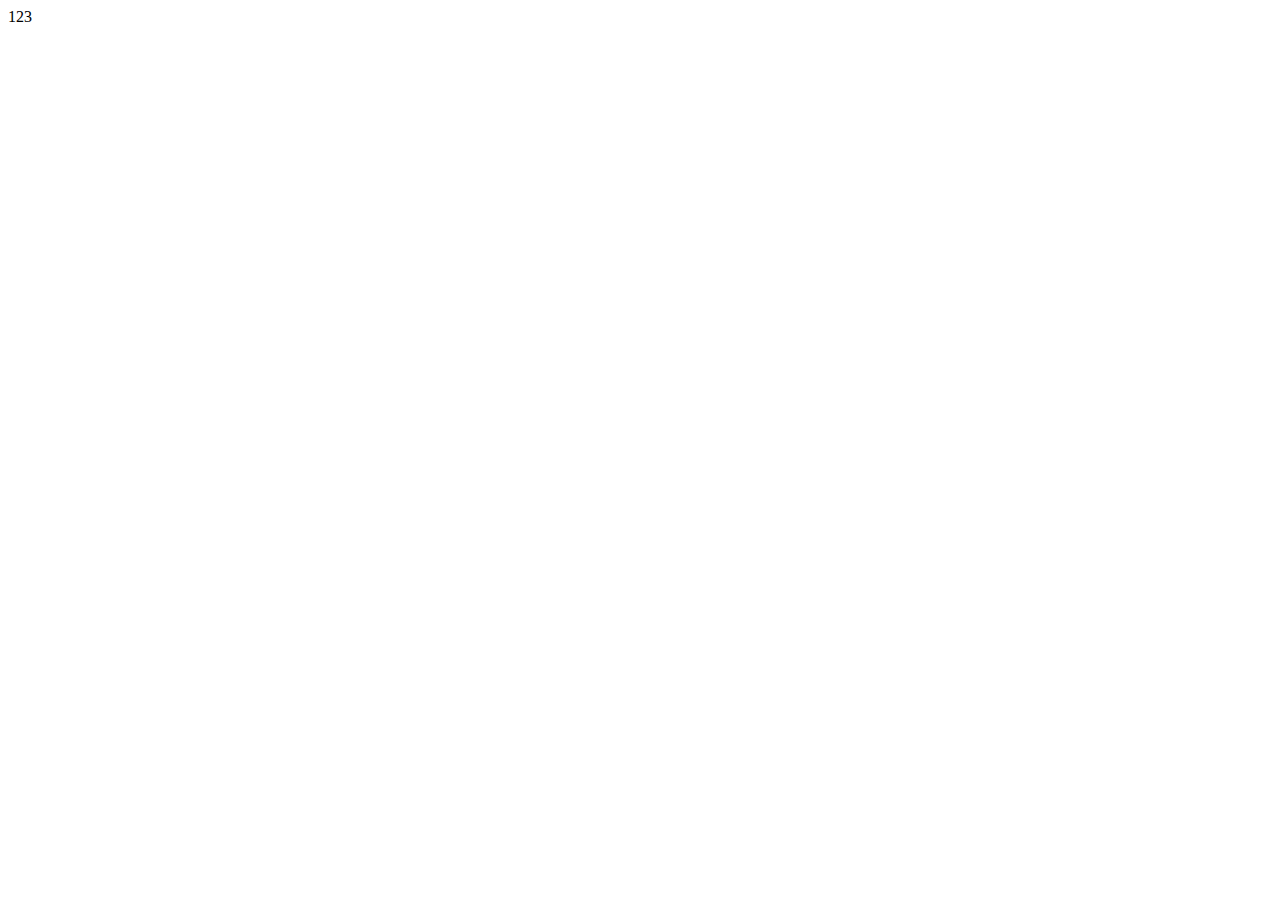
==== index.html @ 19a468a3 "初始化项目" ====
<!DOCTYPE html>
<html lang="en">
<head>
    <meta charset="UTF-8">
    <meta http-equiv="X-UA-Compatible" content="IE=edge">
    <meta name="viewport" content="width=device-width, initial-scale=1.0">
    <title>Document</title>
</head>
<body>
    123
</body>
</html>
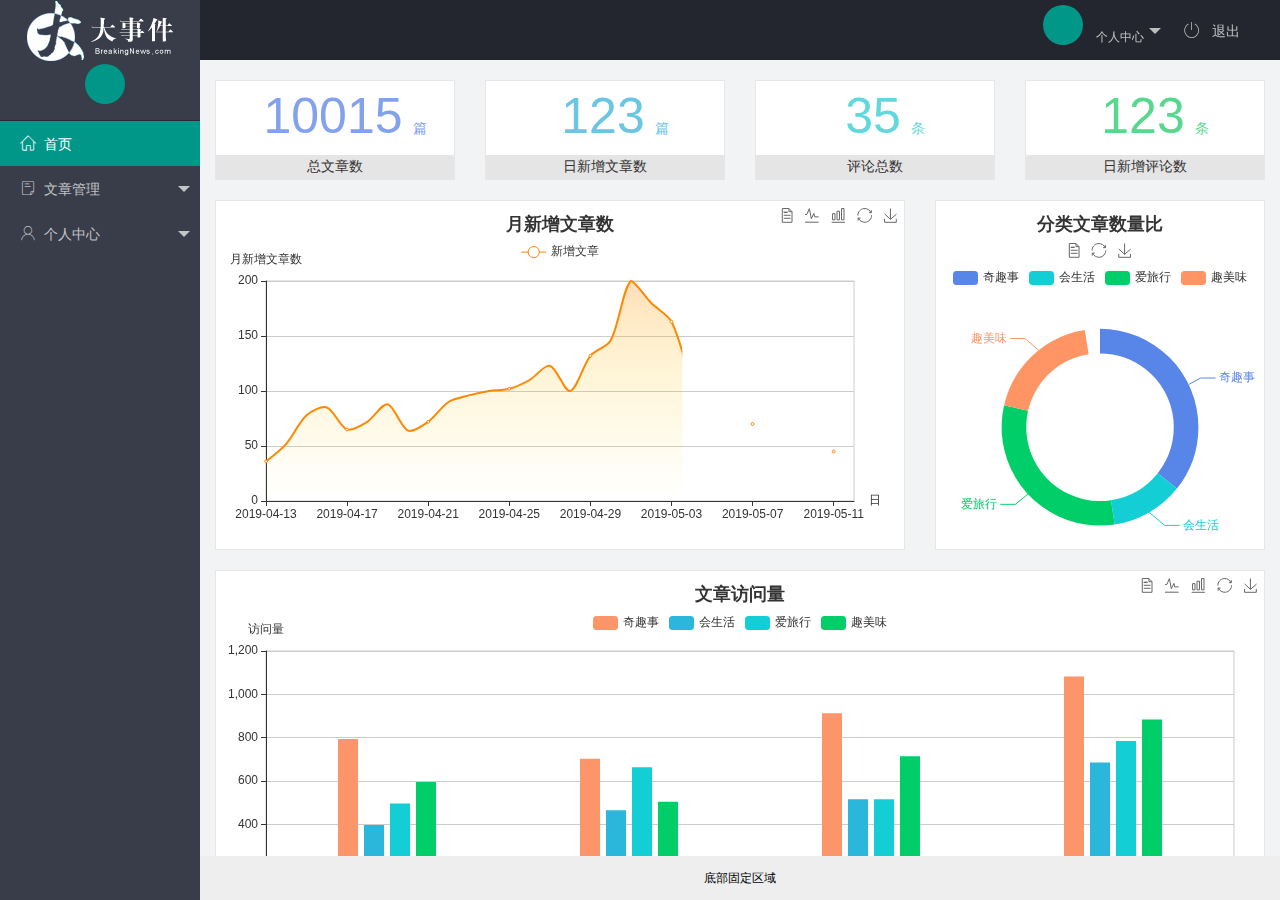
==== commit e15905ea: "完成了主页功能的开发" ====
--- a/index.html
+++ b/index.html
@@ -4,9 +4,88 @@
     <meta charset="UTF-8">
     <meta http-equiv="X-UA-Compatible" content="IE=edge">
     <meta name="viewport" content="width=device-width, initial-scale=1.0">
-    <title>Document</title>
+    <title>后台主页</title>
+    <link rel="stylesheet" href="./assets/lib/layui/css/layui.css" />
+    <link rel="stylesheet" href="./assets/fonts/iconfont.css">
+    <link rel="stylesheet" href="./assets/css/index.css" />
 </head>
 <body>
-    123
-</body>
+    <div class="layui-layout layui-layout-admin">
+      <div class="layui-header">
+        <div class="layui-logo layui-hide-xs layui-bg-black">
+          <img src="./assets/images/logo.png" alt="" />
+        </div>
+        <!-- 头部区域（可配合layui 已有的水平导航） -->
+        <ul class="layui-nav layui-layout-right">
+          <li class="layui-nav-item layui-hide layui-show-md-inline-block">
+            <a href="javascript:;" class="userinfo">
+              <img src="./assets/images/sample.jpg" class="layui-nav-img">
+              <span class="text_avatar"></span>
+              个人中心
+            </a>
+            <dl class="layui-nav-child">
+              <dd><a href="">基本资料</a></dd>
+              <dd><a href="">更换头像</a></dd>
+              <dd><a href="">修改密码</a></dd>
+            </dl>
+          </li>
+          <li class="layui-nav-item" lay-header-event="menuRight" lay-unselect>
+            <a href="javascript:;" id="btnLogout">
+              <span class="iconfont icon-tuichu"></span>
+              退出
+            </a>
+          </li>
+        </ul>
+      </div>
+      
+      <div class="layui-side layui-bg-black">
+        <div class="layui-side-scroll">
+          <!-- 头像 -->
+          <div class="userinfo">
+            <img src="./assets/images/sample.jpg" class="layui-nav-img">
+            <span class="text_avatar"></span>
+            <span id="welcome"></span>
+          </div>
+          <!-- 左侧导航区域（可配合layui已有的垂直导航） -->
+          <ul class="layui-nav layui-nav-tree" lay-shrink="all">
+            <li class="layui-nav-item layui-this" ><a href="./home/dashboard.html" target="fm">
+              <span class="iconfont icon-home"></span>首页</a></li>
+            <li class="layui-nav-item">
+              <a class="" href="javascript:;">
+                <span class="iconfont icon-16"></span>文章管理</a>
+              <dl class="layui-nav-child">
+                <dd><a href="javascript:;"><i class="layui-icon layui-icon-app"></i>文章类别</a></dd>
+                <dd><a href="javascript:;"><i class="layui-icon layui-icon-app"></i>文章列表</a></dd>
+                <dd><a href="javascript:;"><i class="layui-icon layui-icon-app"></i>发布文章</a></dd>
+              </dl>
+            </li>
+            <li class="layui-nav-item">
+              <a href="javascript:;">
+                <span class="iconfont icon-user"></span>个人中心</a>
+              <dl class="layui-nav-child">
+                <dd><a href="javascript:;"><i class="layui-icon layui-icon-app"></i>基本资料</a></dd>
+                <dd><a href="javascript:;"><i class="layui-icon layui-icon-app"></i>更换头像</a></dd>
+                <dd><a href="javascript:;"><i class="layui-icon layui-icon-app"></i>重置密码</a></dd>
+              </dl>
+            </li>
+          </ul>
+        </div>
+      </div>
+      
+      <div class="layui-body">
+        <!-- 内容主体区域 -->
+        <iframe name="fm" src="./home/dashboard.html" frameborder="0"></iframe>
+      </div>
+      
+      <div class="layui-footer">
+        <!-- 底部固定区域 -->
+        底部固定区域
+      </div>
+    </div>
+    <script src="./assets/lib/layui/layui.all.js"></script>
+    <script src="./assets/lib/jquery.js"></script>
+    <!-- api统一管理js必须要在jquery和自己的js之间引入 -->
+    <script src="./assets/js/baseAPI.js"></script>
+    <script src="./assets/js/index.js"></script>
+  </body>
 </html>--- a/assets/lib/layui/css/layui.css
+++ b/assets/lib/layui/css/layui.css
@@ -0,0 +1,2 @@
+/** layui-v2.5.5 MIT License By https://www.layui.com */
+ .layui-inline,img{display:inline-block;vertical-align:middle}h1,h2,h3,h4,h5,h6{font-weight:400}.layui-edge,.layui-header,.layui-inline,.layui-main{position:relative}.layui-body,.layui-edge,.layui-elip{overflow:hidden}.layui-btn,.layui-edge,.layui-inline,img{vertical-align:middle}.layui-btn,.layui-disabled,.layui-icon,.layui-unselect{-moz-user-select:none;-webkit-user-select:none;-ms-user-select:none}.layui-elip,.layui-form-checkbox span,.layui-form-pane .layui-form-label{text-overflow:ellipsis;white-space:nowrap}.layui-breadcrumb,.layui-tree-btnGroup{visibility:hidden}blockquote,body,button,dd,div,dl,dt,form,h1,h2,h3,h4,h5,h6,input,li,ol,p,pre,td,textarea,th,ul{margin:0;padding:0;-webkit-tap-highlight-color:rgba(0,0,0,0)}a:active,a:hover{outline:0}img{border:none}li{list-style:none}table{border-collapse:collapse;border-spacing:0}h4,h5,h6{font-size:100%}button,input,optgroup,option,select,textarea{font-family:inherit;font-size:inherit;font-style:inherit;font-weight:inherit;outline:0}pre{white-space:pre-wrap;white-space:-moz-pre-wrap;white-space:-pre-wrap;white-space:-o-pre-wrap;word-wrap:break-word}body{line-height:24px;font:14px Helvetica Neue,Helvetica,PingFang SC,Tahoma,Arial,sans-serif}hr{height:1px;margin:10px 0;border:0;clear:both}a{color:#333;text-decoration:none}a:hover{color:#777}a cite{font-style:normal;*cursor:pointer}.layui-border-box,.layui-border-box *{box-sizing:border-box}.layui-box,.layui-box *{box-sizing:content-box}.layui-clear{clear:both;*zoom:1}.layui-clear:after{content:'\20';clear:both;*zoom:1;display:block;height:0}.layui-inline{*display:inline;*zoom:1}.layui-edge{display:inline-block;width:0;height:0;border-width:6px;border-style:dashed;border-color:transparent}.layui-edge-top{top:-4px;border-bottom-color:#999;border-bottom-style:solid}.layui-edge-right{border-left-color:#999;border-left-style:solid}.layui-edge-bottom{top:2px;border-top-color:#999;border-top-style:solid}.layui-edge-left{border-right-color:#999;border-right-style:solid}.layui-disabled,.layui-disabled:hover{color:#d2d2d2!important;cursor:not-allowed!important}.layui-circle{border-radius:100%}.layui-show{display:block!important}.layui-hide{display:none!important}@font-face{font-family:layui-icon;src:url(../font/iconfont.eot?v=250);src:url(../font/iconfont.eot?v=250#iefix) format('embedded-opentype'),url(../font/iconfont.woff2?v=250) format('woff2'),url(../font/iconfont.woff?v=250) format('woff'),url(../font/iconfont.ttf?v=250) format('truetype'),url(../font/iconfont.svg?v=250#layui-icon) format('svg')}.layui-icon{font-family:layui-icon!important;font-size:16px;font-style:normal;-webkit-font-smoothing:antialiased;-moz-osx-font-smoothing:grayscale}.layui-icon-reply-fill:before{content:"\e611"}.layui-icon-set-fill:before{content:"\e614"}.layui-icon-menu-fill:before{content:"\e60f"}.layui-icon-search:before{content:"\e615"}.layui-icon-share:before{content:"\e641"}.layui-icon-set-sm:before{content:"\e620"}.layui-icon-engine:before{content:"\e628"}.layui-icon-close:before{content:"\1006"}.layui-icon-close-fill:before{content:"\1007"}.layui-icon-chart-screen:before{content:"\e629"}.layui-icon-star:before{content:"\e600"}.layui-icon-circle-dot:before{content:"\e617"}.layui-icon-chat:before{content:"\e606"}.layui-icon-release:before{content:"\e609"}.layui-icon-list:before{content:"\e60a"}.layui-icon-chart:before{content:"\e62c"}.layui-icon-ok-circle:before{content:"\1005"}.layui-icon-layim-theme:before{content:"\e61b"}.layui-icon-table:before{content:"\e62d"}.layui-icon-right:before{content:"\e602"}.layui-icon-left:before{content:"\e603"}.layui-icon-cart-simple:before{content:"\e698"}.layui-icon-face-cry:before{content:"\e69c"}.layui-icon-face-smile:before{content:"\e6af"}.layui-icon-survey:before{content:"\e6b2"}.layui-icon-tree:before{content:"\e62e"}.layui-icon-upload-circle:before{content:"\e62f"}.layui-icon-add-circle:before{content:"\e61f"}.layui-icon-download-circle:before{content:"\e601"}.layui-icon-templeate-1:before{content:"\e630"}.layui-icon-util:before{content:"\e631"}.layui-icon-face-surprised:before{content:"\e664"}.layui-icon-edit:before{content:"\e642"}.layui-icon-speaker:before{content:"\e645"}.layui-icon-down:before{content:"\e61a"}.layui-icon-file:before{content:"\e621"}.layui-icon-layouts:before{content:"\e632"}.layui-icon-rate-half:before{content:"\e6c9"}.layui-icon-add-circle-fine:before{content:"\e608"}.layui-icon-prev-circle:before{content:"\e633"}.layui-icon-read:before{content:"\e705"}.layui-icon-404:before{content:"\e61c"}.layui-icon-carousel:before{content:"\e634"}.layui-icon-help:before{content:"\e607"}.layui-icon-code-circle:before{content:"\e635"}.layui-icon-water:before{content:"\e636"}.layui-icon-username:before{content:"\e66f"}.layui-icon-find-fill:before{content:"\e670"}.layui-icon-about:before{content:"\e60b"}.layui-icon-location:before{content:"\e715"}.layui-icon-up:before{content:"\e619"}.layui-icon-pause:before{content:"\e651"}.layui-icon-date:before{content:"\e637"}.layui-icon-layim-uploadfile:before{content:"\e61d"}.layui-icon-delete:before{content:"\e640"}.layui-icon-play:before{content:"\e652"}.layui-icon-top:before{content:"\e604"}.layui-icon-friends:before{content:"\e612"}.layui-icon-refresh-3:before{content:"\e9aa"}.layui-icon-ok:before{content:"\e605"}.layui-icon-layer:before{content:"\e638"}.layui-icon-face-smile-fine:before{content:"\e60c"}.layui-icon-dollar:before{content:"\e659"}.layui-icon-group:before{content:"\e613"}.layui-icon-layim-download:before{content:"\e61e"}.layui-icon-picture-fine:before{content:"\e60d"}.layui-icon-link:before{content:"\e64c"}.layui-icon-diamond:before{content:"\e735"}.layui-icon-log:before{content:"\e60e"}.layui-icon-rate-solid:before{content:"\e67a"}.layui-icon-fonts-del:before{content:"\e64f"}.layui-icon-unlink:before{content:"\e64d"}.layui-icon-fonts-clear:before{content:"\e639"}.layui-icon-triangle-r:before{content:"\e623"}.layui-icon-circle:before{content:"\e63f"}.layui-icon-radio:before{content:"\e643"}.layui-icon-align-center:before{content:"\e647"}.layui-icon-align-right:before{content:"\e648"}.layui-icon-align-left:before{content:"\e649"}.layui-icon-loading-1:before{content:"\e63e"}.layui-icon-return:before{content:"\e65c"}.layui-icon-fonts-strong:before{content:"\e62b"}.layui-icon-upload:before{content:"\e67c"}.layui-icon-dialogue:before{content:"\e63a"}.layui-icon-video:before{content:"\e6ed"}.layui-icon-headset:before{content:"\e6fc"}.layui-icon-cellphone-fine:before{content:"\e63b"}.layui-icon-add-1:before{content:"\e654"}.layui-icon-face-smile-b:before{content:"\e650"}.layui-icon-fonts-html:before{content:"\e64b"}.layui-icon-form:before{content:"\e63c"}.layui-icon-cart:before{content:"\e657"}.layui-icon-camera-fill:before{content:"\e65d"}.layui-icon-tabs:before{content:"\e62a"}.layui-icon-fonts-code:before{content:"\e64e"}.layui-icon-fire:before{content:"\e756"}.layui-icon-set:before{content:"\e716"}.layui-icon-fonts-u:before{content:"\e646"}.layui-icon-triangle-d:before{content:"\e625"}.layui-icon-tips:before{content:"\e702"}.layui-icon-picture:before{content:"\e64a"}.layui-icon-more-vertical:before{content:"\e671"}.layui-icon-flag:before{content:"\e66c"}.layui-icon-loading:before{content:"\e63d"}.layui-icon-fonts-i:before{content:"\e644"}.layui-icon-refresh-1:before{content:"\e666"}.layui-icon-rmb:before{content:"\e65e"}.layui-icon-home:before{content:"\e68e"}.layui-icon-user:before{content:"\e770"}.layui-icon-notice:before{content:"\e667"}.layui-icon-login-weibo:before{content:"\e675"}.layui-icon-voice:before{content:"\e688"}.layui-icon-upload-drag:before{content:"\e681"}.layui-icon-login-qq:before{content:"\e676"}.layui-icon-snowflake:before{content:"\e6b1"}.layui-icon-file-b:before{content:"\e655"}.layui-icon-template:before{content:"\e663"}.layui-icon-auz:before{content:"\e672"}.layui-icon-console:before{content:"\e665"}.layui-icon-app:before{content:"\e653"}.layui-icon-prev:before{content:"\e65a"}.layui-icon-website:before{content:"\e7ae"}.layui-icon-next:before{content:"\e65b"}.layui-icon-component:before{content:"\e857"}.layui-icon-more:before{content:"\e65f"}.layui-icon-login-wechat:before{content:"\e677"}.layui-icon-shrink-right:before{content:"\e668"}.layui-icon-spread-left:before{content:"\e66b"}.layui-icon-camera:before{content:"\e660"}.layui-icon-note:before{content:"\e66e"}.layui-icon-refresh:before{content:"\e669"}.layui-icon-female:before{content:"\e661"}.layui-icon-male:before{content:"\e662"}.layui-icon-password:before{content:"\e673"}.layui-icon-senior:before{content:"\e674"}.layui-icon-theme:before{content:"\e66a"}.layui-icon-tread:before{content:"\e6c5"}.layui-icon-praise:before{content:"\e6c6"}.layui-icon-star-fill:before{content:"\e658"}.layui-icon-rate:before{content:"\e67b"}.layui-icon-template-1:before{content:"\e656"}.layui-icon-vercode:before{content:"\e679"}.layui-icon-cellphone:before{content:"\e678"}.layui-icon-screen-full:before{content:"\e622"}.layui-icon-screen-restore:before{content:"\e758"}.layui-icon-cols:before{content:"\e610"}.layui-icon-export:before{content:"\e67d"}.layui-icon-print:before{content:"\e66d"}.layui-icon-slider:before{content:"\e714"}.layui-icon-addition:before{content:"\e624"}.layui-icon-subtraction:before{content:"\e67e"}.layui-icon-service:before{content:"\e626"}.layui-icon-transfer:before{content:"\e691"}.layui-main{width:1140px;margin:0 auto}.layui-header{z-index:1000;height:60px}.layui-header a:hover{transition:all .5s;-webkit-transition:all .5s}.layui-side{position:fixed;left:0;top:0;bottom:0;z-index:999;width:200px;overflow-x:hidden}.layui-side-scroll{position:relative;width:220px;height:100%;overflow-x:hidden}.layui-body{position:absolute;left:200px;right:0;top:0;bottom:0;z-index:998;width:auto;overflow-y:auto;box-sizing:border-box}.layui-layout-body{overflow:hidden}.layui-layout-admin .layui-header{background-color:#23262E}.layui-layout-admin .layui-side{top:60px;width:200px;overflow-x:hidden}.layui-layout-admin .layui-body{position:fixed;top:60px;bottom:44px}.layui-layout-admin .layui-main{width:auto;margin:0 15px}.layui-layout-admin .layui-footer{position:fixed;left:200px;right:0;bottom:0;height:44px;line-height:44px;padding:0 15px;background-color:#eee}.layui-layout-admin .layui-logo{position:absolute;left:0;top:0;width:200px;height:100%;line-height:60px;text-align:center;color:#009688;font-size:16px}.layui-layout-admin .layui-header .layui-nav{background:0 0}.layui-layout-left{position:absolute!important;left:200px;top:0}.layui-layout-right{position:absolute!important;right:0;top:0}.layui-container{position:relative;margin:0 auto;padding:0 15px;box-sizing:border-box}.layui-fluid{position:relative;margin:0 auto;padding:0 15px}.layui-row:after,.layui-row:before{content:'';display:block;clear:both}.layui-col-lg1,.layui-col-lg10,.layui-col-lg11,.layui-col-lg12,.layui-col-lg2,.layui-col-lg3,.layui-col-lg4,.layui-col-lg5,.layui-col-lg6,.layui-col-lg7,.layui-col-lg8,.layui-col-lg9,.layui-col-md1,.layui-col-md10,.layui-col-md11,.layui-col-md12,.layui-col-md2,.layui-col-md3,.layui-col-md4,.layui-col-md5,.layui-col-md6,.layui-col-md7,.layui-col-md8,.layui-col-md9,.layui-col-sm1,.layui-col-sm10,.layui-col-sm11,.layui-col-sm12,.layui-col-sm2,.layui-col-sm3,.layui-col-sm4,.layui-col-sm5,.layui-col-sm6,.layui-col-sm7,.layui-col-sm8,.layui-col-sm9,.layui-col-xs1,.layui-col-xs10,.layui-col-xs11,.layui-col-xs12,.layui-col-xs2,.layui-col-xs3,.layui-col-xs4,.layui-col-xs5,.layui-col-xs6,.layui-col-xs7,.layui-col-xs8,.layui-col-xs9{position:relative;display:block;box-sizing:border-box}.layui-col-xs1,.layui-col-xs10,.layui-col-xs11,.layui-col-xs12,.layui-col-xs2,.layui-col-xs3,.layui-col-xs4,.layui-col-xs5,.layui-col-xs6,.layui-col-xs7,.layui-col-xs8,.layui-col-xs9{float:left}.layui-col-xs1{width:8.33333333%}.layui-col-xs2{width:16.66666667%}.layui-col-xs3{width:25%}.layui-col-xs4{width:33.33333333%}.layui-col-xs5{width:41.66666667%}.layui-col-xs6{width:50%}.layui-col-xs7{width:58.33333333%}.layui-col-xs8{width:66.66666667%}.layui-col-xs9{width:75%}.layui-col-xs10{width:83.33333333%}.layui-col-xs11{width:91.66666667%}.layui-col-xs12{width:100%}.layui-col-xs-offset1{margin-left:8.33333333%}.layui-col-xs-offset2{margin-left:16.66666667%}.layui-col-xs-offset3{margin-left:25%}.layui-col-xs-offset4{margin-left:33.33333333%}.layui-col-xs-offset5{margin-left:41.66666667%}.layui-col-xs-offset6{margin-left:50%}.layui-col-xs-offset7{margin-left:58.33333333%}.layui-col-xs-offset8{margin-left:66.66666667%}.layui-col-xs-offset9{margin-left:75%}.layui-col-xs-offset10{margin-left:83.33333333%}.layui-col-xs-offset11{margin-left:91.66666667%}.layui-col-xs-offset12{margin-left:100%}@media screen and (max-width:768px){.layui-hide-xs{display:none!important}.layui-show-xs-block{display:block!important}.layui-show-xs-inline{display:inline!important}.layui-show-xs-inline-block{display:inline-block!important}}@media screen and (min-width:768px){.layui-container{width:750px}.layui-hide-sm{display:none!important}.layui-show-sm-block{display:block!important}.layui-show-sm-inline{display:inline!important}.layui-show-sm-inline-block{display:inline-block!important}.layui-col-sm1,.layui-col-sm10,.layui-col-sm11,.layui-col-sm12,.layui-col-sm2,.layui-col-sm3,.layui-col-sm4,.layui-col-sm5,.layui-col-sm6,.layui-col-sm7,.layui-col-sm8,.layui-col-sm9{float:left}.layui-col-sm1{width:8.33333333%}.layui-col-sm2{width:16.66666667%}.layui-col-sm3{width:25%}.layui-col-sm4{width:33.33333333%}.layui-col-sm5{width:41.66666667%}.layui-col-sm6{width:50%}.layui-col-sm7{width:58.33333333%}.layui-col-sm8{width:66.66666667%}.layui-col-sm9{width:75%}.layui-col-sm10{width:83.33333333%}.layui-col-sm11{width:91.66666667%}.layui-col-sm12{width:100%}.layui-col-sm-offset1{margin-left:8.33333333%}.layui-col-sm-offset2{margin-left:16.66666667%}.layui-col-sm-offset3{margin-left:25%}.layui-col-sm-offset4{margin-left:33.33333333%}.layui-col-sm-offset5{margin-left:41.66666667%}.layui-col-sm-offset6{margin-left:50%}.layui-col-sm-offset7{margin-left:58.33333333%}.layui-col-sm-offset8{margin-left:66.66666667%}.layui-col-sm-offset9{margin-left:75%}.layui-col-sm-offset10{margin-left:83.33333333%}.layui-col-sm-offset11{margin-left:91.66666667%}.layui-col-sm-offset12{margin-left:100%}}@media screen and (min-width:992px){.layui-container{width:970px}.layui-hide-md{display:none!important}.layui-show-md-block{display:block!important}.layui-show-md-inline{display:inline!important}.layui-show-md-inline-block{display:inline-block!important}.layui-col-md1,.layui-col-md10,.layui-col-md11,.layui-col-md12,.layui-col-md2,.layui-col-md3,.layui-col-md4,.layui-col-md5,.layui-col-md6,.layui-col-md7,.layui-col-md8,.layui-col-md9{float:left}.layui-col-md1{width:8.33333333%}.layui-col-md2{width:16.66666667%}.layui-col-md3{width:25%}.layui-col-md4{width:33.33333333%}.layui-col-md5{width:41.66666667%}.layui-col-md6{width:50%}.layui-col-md7{width:58.33333333%}.layui-col-md8{width:66.66666667%}.layui-col-md9{width:75%}.layui-col-md10{width:83.33333333%}.layui-col-md11{width:91.66666667%}.layui-col-md12{width:100%}.layui-col-md-offset1{margin-left:8.33333333%}.layui-col-md-offset2{margin-left:16.66666667%}.layui-col-md-offset3{margin-left:25%}.layui-col-md-offset4{margin-left:33.33333333%}.layui-col-md-offset5{margin-left:41.66666667%}.layui-col-md-offset6{margin-left:50%}.layui-col-md-offset7{margin-left:58.33333333%}.layui-col-md-offset8{margin-left:66.66666667%}.layui-col-md-offset9{margin-left:75%}.layui-col-md-offset10{margin-left:83.33333333%}.layui-col-md-offset11{margin-left:91.66666667%}.layui-col-md-offset12{margin-left:100%}}@media screen and (min-width:1200px){.layui-container{width:1170px}.layui-hide-lg{display:none!important}.layui-show-lg-block{display:block!important}.layui-show-lg-inline{display:inline!important}.layui-show-lg-inline-block{display:inline-block!important}.layui-col-lg1,.layui-col-lg10,.layui-col-lg11,.layui-col-lg12,.layui-col-lg2,.layui-col-lg3,.layui-col-lg4,.layui-col-lg5,.layui-col-lg6,.layui-col-lg7,.layui-col-lg8,.layui-col-lg9{float:left}.layui-col-lg1{width:8.33333333%}.layui-col-lg2{width:16.66666667%}.layui-col-lg3{width:25%}.layui-col-lg4{width:33.33333333%}.layui-col-lg5{width:41.66666667%}.layui-col-lg6{width:50%}.layui-col-lg7{width:58.33333333%}.layui-col-lg8{width:66.66666667%}.layui-col-lg9{width:75%}.layui-col-lg10{width:83.33333333%}.layui-col-lg11{width:91.66666667%}.layui-col-lg12{width:100%}.layui-col-lg-offset1{margin-left:8.33333333%}.layui-col-lg-offset2{margin-left:16.66666667%}.layui-col-lg-offset3{margin-left:25%}.layui-col-lg-offset4{margin-left:33.33333333%}.layui-col-lg-offset5{margin-left:41.66666667%}.layui-col-lg-offset6{margin-left:50%}.layui-col-lg-offset7{margin-left:58.33333333%}.layui-col-lg-offset8{margin-left:66.66666667%}.layui-col-lg-offset9{margin-left:75%}.layui-col-lg-offset10{margin-left:83.33333333%}.layui-col-lg-offset11{margin-left:91.66666667%}.layui-col-lg-offset12{margin-left:100%}}.layui-col-space1{margin:-.5px}.layui-col-space1>*{padding:.5px}.layui-col-space3{margin:-1.5px}.layui-col-space3>*{padding:1.5px}.layui-col-space5{margin:-2.5px}.layui-col-space5>*{padding:2.5px}.layui-col-space8{margin:-3.5px}.layui-col-space8>*{padding:3.5px}.layui-col-space10{margin:-5px}.layui-col-space10>*{padding:5px}.layui-col-space12{margin:-6px}.layui-col-space12>*{padding:6px}.layui-col-space15{margin:-7.5px}.layui-col-space15>*{padding:7.5px}.layui-col-space18{margin:-9px}.layui-col-space18>*{padding:9px}.layui-col-space20{margin:-10px}.layui-col-space20>*{padding:10px}.layui-col-space22{margin:-11px}.layui-col-space22>*{padding:11px}.layui-col-space25{margin:-12.5px}.layui-col-space25>*{padding:12.5px}.layui-col-space30{margin:-15px}.layui-col-space30>*{padding:15px}.layui-btn,.layui-input,.layui-select,.layui-textarea,.layui-upload-button{outline:0;-webkit-appearance:none;transition:all .3s;-webkit-transition:all .3s;box-sizing:border-box}.layui-elem-quote{margin-bottom:10px;padding:15px;line-height:22px;border-left:5px solid #009688;border-radius:0 2px 2px 0;background-color:#f2f2f2}.layui-quote-nm{border-style:solid;border-width:1px 1px 1px 5px;background:0 0}.layui-elem-field{margin-bottom:10px;padding:0;border-width:1px;border-style:solid}.layui-elem-field legend{margin-left:20px;padding:0 10px;font-size:20px;font-weight:300}.layui-field-title{margin:10px 0 20px;border-width:1px 0 0}.layui-field-box{padding:10px 15px}.layui-field-title .layui-field-box{padding:10px 0}.layui-progress{position:relative;height:6px;border-radius:20px;background-color:#e2e2e2}.layui-progress-bar{position:absolute;left:0;top:0;width:0;max-width:100%;height:6px;border-radius:20px;text-align:right;background-color:#5FB878;transition:all .3s;-webkit-transition:all .3s}.layui-progress-big,.layui-progress-big .layui-progress-bar{height:18px;line-height:18px}.layui-progress-text{position:relative;top:-20px;line-height:18px;font-size:12px;color:#666}.layui-progress-big .layui-progress-text{position:static;padding:0 10px;color:#fff}.layui-collapse{border-width:1px;border-style:solid;border-radius:2px}.layui-colla-content,.layui-colla-item{border-top-width:1px;border-top-style:solid}.layui-colla-item:first-child{border-top:none}.layui-colla-title{position:relative;height:42px;line-height:42px;padding:0 15px 0 35px;color:#333;background-color:#f2f2f2;cursor:pointer;font-size:14px;overflow:hidden}.layui-colla-content{display:none;padding:10px 15px;line-height:22px;color:#666}.layui-colla-icon{position:absolute;left:15px;top:0;font-size:14px}.layui-card{margin-bottom:15px;border-radius:2px;background-color:#fff;box-shadow:0 1px 2px 0 rgba(0,0,0,.05)}.layui-card:last-child{margin-bottom:0}.layui-card-header{position:relative;height:42px;line-height:42px;padding:0 15px;border-bottom:1px solid #f6f6f6;color:#333;border-radius:2px 2px 0 0;font-size:14px}.layui-bg-black,.layui-bg-blue,.layui-bg-cyan,.layui-bg-green,.layui-bg-orange,.layui-bg-red{color:#fff!important}.layui-card-body{position:relative;padding:10px 15px;line-height:24px}.layui-card-body[pad15]{padding:15px}.layui-card-body[pad20]{padding:20px}.layui-card-body .layui-table{margin:5px 0}.layui-card .layui-tab{margin:0}.layui-panel-window{position:relative;padding:15px;border-radius:0;border-top:5px solid #E6E6E6;background-color:#fff}.layui-auxiliar-moving{position:fixed;left:0;right:0;top:0;bottom:0;width:100%;height:100%;background:0 0;z-index:9999999999}.layui-form-label,.layui-form-mid,.layui-form-select,.layui-input-block,.layui-input-inline,.layui-textarea{position:relative}.layui-bg-red{background-color:#FF5722!important}.layui-bg-orange{background-color:#FFB800!important}.layui-bg-green{background-color:#009688!important}.layui-bg-cyan{background-color:#2F4056!important}.layui-bg-blue{background-color:#1E9FFF!important}.layui-bg-black{background-color:#393D49!important}.layui-bg-gray{background-color:#eee!important;color:#666!important}.layui-badge-rim,.layui-colla-content,.layui-colla-item,.layui-collapse,.layui-elem-field,.layui-form-pane .layui-form-item[pane],.layui-form-pane .layui-form-label,.layui-input,.layui-layedit,.layui-layedit-tool,.layui-quote-nm,.layui-select,.layui-tab-bar,.layui-tab-card,.layui-tab-title,.layui-tab-title .layui-this:after,.layui-textarea{border-color:#e6e6e6}.layui-timeline-item:before,hr{background-color:#e6e6e6}.layui-text{line-height:22px;font-size:14px;color:#666}.layui-text h1,.layui-text h2,.layui-text h3{font-weight:500;color:#333}.layui-text h1{font-size:30px}.layui-text h2{font-size:24px}.layui-text h3{font-size:18px}.layui-text a:not(.layui-btn){color:#01AAED}.layui-text a:not(.layui-btn):hover{text-decoration:underline}.layui-text ul{padding:5px 0 5px 15px}.layui-text ul li{margin-top:5px;list-style-type:disc}.layui-text em,.layui-word-aux{color:#999!important;padding:0 5px!important}.layui-btn{display:inline-block;height:38px;line-height:38px;padding:0 18px;background-color:#009688;color:#fff;white-space:nowrap;text-align:center;font-size:14px;border:none;border-radius:2px;cursor:pointer}.layui-btn:hover{opacity:.8;filter:alpha(opacity=80);color:#fff}.layui-btn:active{opacity:1;filter:alpha(opacity=100)}.layui-btn+.layui-btn{margin-left:10px}.layui-btn-container{font-size:0}.layui-btn-container .layui-btn{margin-right:10px;margin-bottom:10px}.layui-btn-container .layui-btn+.layui-btn{margin-left:0}.layui-table .layui-btn-container .layui-btn{margin-bottom:9px}.layui-btn-radius{border-radius:100px}.layui-btn .layui-icon{margin-right:3px;font-size:18px;vertical-align:bottom;vertical-align:middle\9}.layui-btn-primary{border:1px solid #C9C9C9;background-color:#fff;color:#555}.layui-btn-primary:hover{border-color:#009688;color:#333}.layui-btn-normal{background-color:#1E9FFF}.layui-btn-warm{background-color:#FFB800}.layui-btn-danger{background-color:#FF5722}.layui-btn-checked{background-color:#5FB878}.layui-btn-disabled,.layui-btn-disabled:active,.layui-btn-disabled:hover{border:1px solid #e6e6e6;background-color:#FBFBFB;color:#C9C9C9;cursor:not-allowed;opacity:1}.layui-btn-lg{height:44px;line-height:44px;padding:0 25px;font-size:16px}.layui-btn-sm{height:30px;line-height:30px;padding:0 10px;font-size:12px}.layui-btn-sm i{font-size:16px!important}.layui-btn-xs{height:22px;line-height:22px;padding:0 5px;font-size:12px}.layui-btn-xs i{font-size:14px!important}.layui-btn-group{display:inline-block;vertical-align:middle;font-size:0}.layui-btn-group .layui-btn{margin-left:0!important;margin-right:0!important;border-left:1px solid rgba(255,255,255,.5);border-radius:0}.layui-btn-group .layui-btn-primary{border-left:none}.layui-btn-group .layui-btn-primary:hover{border-color:#C9C9C9;color:#009688}.layui-btn-group .layui-btn:first-child{border-left:none;border-radius:2px 0 0 2px}.layui-btn-group .layui-btn-primary:first-child{border-left:1px solid #c9c9c9}.layui-btn-group .layui-btn:last-child{border-radius:0 2px 2px 0}.layui-btn-group .layui-btn+.layui-btn{margin-left:0}.layui-btn-group+.layui-btn-group{margin-left:10px}.layui-btn-fluid{width:100%}.layui-input,.layui-select,.layui-textarea{height:38px;line-height:1.3;line-height:38px\9;border-width:1px;border-style:solid;background-color:#fff;border-radius:2px}.layui-input::-webkit-input-placeholder,.layui-select::-webkit-input-placeholder,.layui-textarea::-webkit-input-placeholder{line-height:1.3}.layui-input,.layui-textarea{display:block;width:100%;padding-left:10px}.layui-input:hover,.layui-textarea:hover{border-color:#D2D2D2!important}.layui-input:focus,.layui-textarea:focus{border-color:#C9C9C9!important}.layui-textarea{min-height:100px;height:auto;line-height:20px;padding:6px 10px;resize:vertical}.layui-select{padding:0 10px}.layui-form input[type=checkbox],.layui-form input[type=radio],.layui-form select{display:none}.layui-form [lay-ignore]{display:initial}.layui-form-item{margin-bottom:15px;clear:both;*zoom:1}.layui-form-item:after{content:'\20';clear:both;*zoom:1;display:block;height:0}.layui-form-label{float:left;display:block;padding:9px 15px;width:80px;font-weight:400;line-height:20px;text-align:right}.layui-form-label-col{display:block;float:none;padding:9px 0;line-height:20px;text-align:left}.layui-form-item .layui-inline{margin-bottom:5px;margin-right:10px}.layui-input-block{margin-left:110px;min-height:36px}.layui-input-inline{display:inline-block;vertical-align:middle}.layui-form-item .layui-input-inline{float:left;width:190px;margin-right:10px}.layui-form-text .layui-input-inline{width:auto}.layui-form-mid{float:left;display:block;padding:9px 0!important;line-height:20px;margin-right:10px}.layui-form-danger+.layui-form-select .layui-input,.layui-form-danger:focus{border-color:#FF5722!important}.layui-form-select .layui-input{padding-right:30px;cursor:pointer}.layui-form-select .layui-edge{position:absolute;right:10px;top:50%;margin-top:-3px;cursor:pointer;border-width:6px;border-top-color:#c2c2c2;border-top-style:solid;transition:all .3s;-webkit-transition:all .3s}.layui-form-select dl{display:none;position:absolute;left:0;top:42px;padding:5px 0;z-index:899;min-width:100%;border:1px solid #d2d2d2;max-height:300px;overflow-y:auto;background-color:#fff;border-radius:2px;box-shadow:0 2px 4px rgba(0,0,0,.12);box-sizing:border-box}.layui-form-select dl dd,.layui-form-select dl dt{padding:0 10px;line-height:36px;white-space:nowrap;overflow:hidden;text-overflow:ellipsis}.layui-form-select dl dt{font-size:12px;color:#999}.layui-form-select dl dd{cursor:pointer}.layui-form-select dl dd:hover{background-color:#f2f2f2;-webkit-transition:.5s all;transition:.5s all}.layui-form-select .layui-select-group dd{padding-left:20px}.layui-form-select dl dd.layui-select-tips{padding-left:10px!important;color:#999}.layui-form-select dl dd.layui-this{background-color:#5FB878;color:#fff}.layui-form-checkbox,.layui-form-select dl dd.layui-disabled{background-color:#fff}.layui-form-selected dl{display:block}.layui-form-checkbox,.layui-form-checkbox *,.layui-form-switch{display:inline-block;vertical-align:middle}.layui-form-selected .layui-edge{margin-top:-9px;-webkit-transform:rotate(180deg);transform:rotate(180deg);margin-top:-3px\9}:root .layui-form-selected .layui-edge{margin-top:-9px\0/IE9}.layui-form-selectup dl{top:auto;bottom:42px}.layui-select-none{margin:5px 0;text-align:center;color:#999}.layui-select-disabled .layui-disabled{border-color:#eee!important}.layui-select-disabled .layui-edge{border-top-color:#d2d2d2}.layui-form-checkbox{position:relative;height:30px;line-height:30px;margin-right:10px;padding-right:30px;cursor:pointer;font-size:0;-webkit-transition:.1s linear;transition:.1s linear;box-sizing:border-box}.layui-form-checkbox span{padding:0 10px;height:100%;font-size:14px;border-radius:2px 0 0 2px;background-color:#d2d2d2;color:#fff;overflow:hidden}.layui-form-checkbox:hover span{background-color:#c2c2c2}.layui-form-checkbox i{position:absolute;right:0;top:0;width:30px;height:28px;border:1px solid #d2d2d2;border-left:none;border-radius:0 2px 2px 0;color:#fff;font-size:20px;text-align:center}.layui-form-checkbox:hover i{border-color:#c2c2c2;color:#c2c2c2}.layui-form-checked,.layui-form-checked:hover{border-color:#5FB878}.layui-form-checked span,.layui-form-checked:hover span{background-color:#5FB878}.layui-form-checked i,.layui-form-checked:hover i{color:#5FB878}.layui-form-item .layui-form-checkbox{margin-top:4px}.layui-form-checkbox[lay-skin=primary]{height:auto!important;line-height:normal!important;min-width:18px;min-height:18px;border:none!important;margin-right:0;padding-left:28px;padding-right:0;background:0 0}.layui-form-checkbox[lay-skin=primary] span{padding-left:0;padding-right:15px;line-height:18px;background:0 0;color:#666}.layui-form-checkbox[lay-skin=primary] i{right:auto;left:0;width:16px;height:16px;line-height:16px;border:1px solid #d2d2d2;font-size:12px;border-radius:2px;background-color:#fff;-webkit-transition:.1s linear;transition:.1s linear}.layui-form-checkbox[lay-skin=primary]:hover i{border-color:#5FB878;color:#fff}.layui-form-checked[lay-skin=primary] i{border-color:#5FB878!important;background-color:#5FB878;color:#fff}.layui-checkbox-disbaled[lay-skin=primary] span{background:0 0!important;color:#c2c2c2}.layui-checkbox-disbaled[lay-skin=primary]:hover i{border-color:#d2d2d2}.layui-form-item .layui-form-checkbox[lay-skin=primary]{margin-top:10px}.layui-form-switch{position:relative;height:22px;line-height:22px;min-width:35px;padding:0 5px;margin-top:8px;border:1px solid #d2d2d2;border-radius:20px;cursor:pointer;background-color:#fff;-webkit-transition:.1s linear;transition:.1s linear}.layui-form-switch i{position:absolute;left:5px;top:3px;width:16px;height:16px;border-radius:20px;background-color:#d2d2d2;-webkit-transition:.1s linear;transition:.1s linear}.layui-form-switch em{position:relative;top:0;width:25px;margin-left:21px;padding:0!important;text-align:center!important;color:#999!important;font-style:normal!important;font-size:12px}.layui-form-onswitch{border-color:#5FB878;background-color:#5FB878}.layui-checkbox-disbaled,.layui-checkbox-disbaled i{border-color:#e2e2e2!important}.layui-form-onswitch i{left:100%;margin-left:-21px;background-color:#fff}.layui-form-onswitch em{margin-left:5px;margin-right:21px;color:#fff!important}.layui-checkbox-disbaled span{background-color:#e2e2e2!important}.layui-checkbox-disbaled:hover i{color:#fff!important}[lay-radio]{display:none}.layui-form-radio,.layui-form-radio *{display:inline-block;vertical-align:middle}.layui-form-radio{line-height:28px;margin:6px 10px 0 0;padding-right:10px;cursor:pointer;font-size:0}.layui-form-radio *{font-size:14px}.layui-form-radio>i{margin-right:8px;font-size:22px;color:#c2c2c2}.layui-form-radio>i:hover,.layui-form-radioed>i{color:#5FB878}.layui-radio-disbaled>i{color:#e2e2e2!important}.layui-form-pane .layui-form-label{width:110px;padding:8px 15px;height:38px;line-height:20px;border-width:1px;border-style:solid;border-radius:2px 0 0 2px;text-align:center;background-color:#FBFBFB;overflow:hidden;box-sizing:border-box}.layui-form-pane .layui-input-inline{margin-left:-1px}.layui-form-pane .layui-input-block{margin-left:110px;left:-1px}.layui-form-pane .layui-input{border-radius:0 2px 2px 0}.layui-form-pane .layui-form-text .layui-form-label{float:none;width:100%;border-radius:2px;box-sizing:border-box;text-align:left}.layui-form-pane .layui-form-text .layui-input-inline{display:block;margin:0;top:-1px;clear:both}.layui-form-pane .layui-form-text .layui-input-block{margin:0;left:0;top:-1px}.layui-form-pane .layui-form-text .layui-textarea{min-height:100px;border-radius:0 0 2px 2px}.layui-form-pane .layui-form-checkbox{margin:4px 0 4px 10px}.layui-form-pane .layui-form-radio,.layui-form-pane .layui-form-switch{margin-top:6px;margin-left:10px}.layui-form-pane .layui-form-item[pane]{position:relative;border-width:1px;border-style:solid}.layui-form-pane .layui-form-item[pane] .layui-form-label{position:absolute;left:0;top:0;height:100%;border-width:0 1px 0 0}.layui-form-pane .layui-form-item[pane] .layui-input-inline{margin-left:110px}@media screen and (max-width:450px){.layui-form-item .layui-form-label{text-overflow:ellipsis;overflow:hidden;white-space:nowrap}.layui-form-item .layui-inline{display:block;margin-right:0;margin-bottom:20px;clear:both}.layui-form-item .layui-inline:after{content:'\20';clear:both;display:block;height:0}.layui-form-item .layui-input-inline{display:block;float:none;left:-3px;width:auto;margin:0 0 10px 112px}.layui-form-item .layui-input-inline+.layui-form-mid{margin-left:110px;top:-5px;padding:0}.layui-form-item .layui-form-checkbox{margin-right:5px;margin-bottom:5px}}.layui-layedit{border-width:1px;border-style:solid;border-radius:2px}.layui-layedit-tool{padding:3px 5px;border-bottom-width:1px;border-bottom-style:solid;font-size:0}.layedit-tool-fixed{position:fixed;top:0;border-top:1px solid #e2e2e2}.layui-layedit-tool .layedit-tool-mid,.layui-layedit-tool .layui-icon{display:inline-block;vertical-align:middle;text-align:center;font-size:14px}.layui-layedit-tool .layui-icon{position:relative;width:32px;height:30px;line-height:30px;margin:3px 5px;color:#777;cursor:pointer;border-radius:2px}.layui-layedit-tool .layui-icon:hover{color:#393D49}.layui-layedit-tool .layui-icon:active{color:#000}.layui-layedit-tool .layedit-tool-active{background-color:#e2e2e2;color:#000}.layui-layedit-tool .layui-disabled,.layui-layedit-tool .layui-disabled:hover{color:#d2d2d2;cursor:not-allowed}.layui-layedit-tool .layedit-tool-mid{width:1px;height:18px;margin:0 10px;background-color:#d2d2d2}.layedit-tool-html{width:50px!important;font-size:30px!important}.layedit-tool-b,.layedit-tool-code,.layedit-tool-help{font-size:16px!important}.layedit-tool-d,.layedit-tool-face,.layedit-tool-image,.layedit-tool-unlink{font-size:18px!important}.layedit-tool-image input{position:absolute;font-size:0;left:0;top:0;width:100%;height:100%;opacity:.01;filter:Alpha(opacity=1);cursor:pointer}.layui-layedit-iframe iframe{display:block;width:100%}#LAY_layedit_code{overflow:hidden}.layui-laypage{display:inline-block;*display:inline;*zoom:1;vertical-align:middle;margin:10px 0;font-size:0}.layui-laypage>a:first-child,.layui-laypage>a:first-child em{border-radius:2px 0 0 2px}.layui-laypage>a:last-child,.layui-laypage>a:last-child em{border-radius:0 2px 2px 0}.layui-laypage>:first-child{margin-left:0!important}.layui-laypage>:last-child{margin-right:0!important}.layui-laypage a,.layui-laypage button,.layui-laypage input,.layui-laypage select,.layui-laypage span{border:1px solid #e2e2e2}.layui-laypage a,.layui-laypage span{display:inline-block;*display:inline;*zoom:1;vertical-align:middle;padding:0 15px;height:28px;line-height:28px;margin:0 -1px 5px 0;background-color:#fff;color:#333;font-size:12px}.layui-flow-more a *,.layui-laypage input,.layui-table-view select[lay-ignore]{display:inline-block}.layui-laypage a:hover{color:#009688}.layui-laypage em{font-style:normal}.layui-laypage .layui-laypage-spr{color:#999;font-weight:700}.layui-laypage a{text-decoration:none}.layui-laypage .layui-laypage-curr{position:relative}.layui-laypage .layui-laypage-curr em{position:relative;color:#fff}.layui-laypage .layui-laypage-curr .layui-laypage-em{position:absolute;left:-1px;top:-1px;padding:1px;width:100%;height:100%;background-color:#009688}.layui-laypage-em{border-radius:2px}.layui-laypage-next em,.layui-laypage-prev em{font-family:Sim sun;font-size:16px}.layui-laypage .layui-laypage-count,.layui-laypage .layui-laypage-limits,.layui-laypage .layui-laypage-refresh,.layui-laypage .layui-laypage-skip{margin-left:10px;margin-right:10px;padding:0;border:none}.layui-laypage .layui-laypage-limits,.layui-laypage .layui-laypage-refresh{vertical-align:top}.layui-laypage .layui-laypage-refresh i{font-size:18px;cursor:pointer}.layui-laypage select{height:22px;padding:3px;border-radius:2px;cursor:pointer}.layui-laypage .layui-laypage-skip{height:30px;line-height:30px;color:#999}.layui-laypage button,.layui-laypage input{height:30px;line-height:30px;border-radius:2px;vertical-align:top;background-color:#fff;box-sizing:border-box}.layui-laypage input{width:40px;margin:0 10px;padding:0 3px;text-align:center}.layui-laypage input:focus,.layui-laypage select:focus{border-color:#009688!important}.layui-laypage button{margin-left:10px;padding:0 10px;cursor:pointer}.layui-table,.layui-table-view{margin:10px 0}.layui-flow-more{margin:10px 0;text-align:center;color:#999;font-size:14px}.layui-flow-more a{height:32px;line-height:32px}.layui-flow-more a *{vertical-align:top}.layui-flow-more a cite{padding:0 20px;border-radius:3px;background-color:#eee;color:#333;font-style:normal}.layui-flow-more a cite:hover{opacity:.8}.layui-flow-more a i{font-size:30px;color:#737383}.layui-table{width:100%;background-color:#fff;color:#666}.layui-table tr{transition:all .3s;-webkit-transition:all .3s}.layui-table th{text-align:left;font-weight:400}.layui-table tbody tr:hover,.layui-table thead tr,.layui-table-click,.layui-table-header,.layui-table-hover,.layui-table-mend,.layui-table-patch,.layui-table-tool,.layui-table-total,.layui-table-total tr,.layui-table[lay-even] tr:nth-child(even){background-color:#f2f2f2}.layui-table td,.layui-table th,.layui-table-col-set,.layui-table-fixed-r,.layui-table-grid-down,.layui-table-header,.layui-table-page,.layui-table-tips-main,.layui-table-tool,.layui-table-total,.layui-table-view,.layui-table[lay-skin=line],.layui-table[lay-skin=row]{border-width:1px;border-style:solid;border-color:#e6e6e6}.layui-table td,.layui-table th{position:relative;padding:9px 15px;min-height:20px;line-height:20px;font-size:14px}.layui-table[lay-skin=line] td,.layui-table[lay-skin=line] th{border-width:0 0 1px}.layui-table[lay-skin=row] td,.layui-table[lay-skin=row] th{border-width:0 1px 0 0}.layui-table[lay-skin=nob] td,.layui-table[lay-skin=nob] th{border:none}.layui-table img{max-width:100px}.layui-table[lay-size=lg] td,.layui-table[lay-size=lg] th{padding:15px 30px}.layui-table-view .layui-table[lay-size=lg] .layui-table-cell{height:40px;line-height:40px}.layui-table[lay-size=sm] td,.layui-table[lay-size=sm] th{font-size:12px;padding:5px 10px}.layui-table-view .layui-table[lay-size=sm] .layui-table-cell{height:20px;line-height:20px}.layui-table[lay-data]{display:none}.layui-table-box{position:relative;overflow:hidden}.layui-table-view .layui-table{position:relative;width:auto;margin:0}.layui-table-view .layui-table[lay-skin=line]{border-width:0 1px 0 0}.layui-table-view .layui-table[lay-skin=row]{border-width:0 0 1px}.layui-table-view .layui-table td,.layui-table-view .layui-table th{padding:5px 0;border-top:none;border-left:none}.layui-table-view .layui-table th.layui-unselect .layui-table-cell span{cursor:pointer}.layui-table-view .layui-table td{cursor:default}.layui-table-view .layui-table td[data-edit=text]{cursor:text}.layui-table-view .layui-form-checkbox[lay-skin=primary] i{width:18px;height:18px}.layui-table-view .layui-form-radio{line-height:0;padding:0}.layui-table-view .layui-form-radio>i{margin:0;font-size:20px}.layui-table-init{position:absolute;left:0;top:0;width:100%;height:100%;text-align:center;z-index:110}.layui-table-init .layui-icon{position:absolute;left:50%;top:50%;margin:-15px 0 0 -15px;font-size:30px;color:#c2c2c2}.layui-table-header{border-width:0 0 1px;overflow:hidden}.layui-table-header .layui-table{margin-bottom:-1px}.layui-table-tool .layui-inline[lay-event]{position:relative;width:26px;height:26px;padding:5px;line-height:16px;margin-right:10px;text-align:center;color:#333;border:1px solid #ccc;cursor:pointer;-webkit-transition:.5s all;transition:.5s all}.layui-table-tool .layui-inline[lay-event]:hover{border:1px solid #999}.layui-table-tool-temp{padding-right:120px}.layui-table-tool-self{position:absolute;right:17px;top:10px}.layui-table-tool .layui-table-tool-self .layui-inline[lay-event]{margin:0 0 0 10px}.layui-table-tool-panel{position:absolute;top:29px;left:-1px;padding:5px 0;min-width:150px;min-height:40px;border:1px solid #d2d2d2;text-align:left;overflow-y:auto;background-color:#fff;box-shadow:0 2px 4px rgba(0,0,0,.12)}.layui-table-cell,.layui-table-tool-panel li{overflow:hidden;text-overflow:ellipsis;white-space:nowrap}.layui-table-tool-panel li{padding:0 10px;line-height:30px;-webkit-transition:.5s all;transition:.5s all}.layui-table-tool-panel li .layui-form-checkbox[lay-skin=primary]{width:100%;padding-left:28px}.layui-table-tool-panel li:hover{background-color:#f2f2f2}.layui-table-tool-panel li .layui-form-checkbox[lay-skin=primary] i{position:absolute;left:0;top:0}.layui-table-tool-panel li .layui-form-checkbox[lay-skin=primary] span{padding:0}.layui-table-tool .layui-table-tool-self .layui-table-tool-panel{left:auto;right:-1px}.layui-table-col-set{position:absolute;right:0;top:0;width:20px;height:100%;border-width:0 0 0 1px;background-color:#fff}.layui-table-sort{width:10px;height:20px;margin-left:5px;cursor:pointer!important}.layui-table-sort .layui-edge{position:absolute;left:5px;border-width:5px}.layui-table-sort .layui-table-sort-asc{top:3px;border-top:none;border-bottom-style:solid;border-bottom-color:#b2b2b2}.layui-table-sort .layui-table-sort-asc:hover{border-bottom-color:#666}.layui-table-sort .layui-table-sort-desc{bottom:5px;border-bottom:none;border-top-style:solid;border-top-color:#b2b2b2}.layui-table-sort .layui-table-sort-desc:hover{border-top-color:#666}.layui-table-sort[lay-sort=asc] .layui-table-sort-asc{border-bottom-color:#000}.layui-table-sort[lay-sort=desc] .layui-table-sort-desc{border-top-color:#000}.layui-table-cell{height:28px;line-height:28px;padding:0 15px;position:relative;box-sizing:border-box}.layui-table-cell .layui-form-checkbox[lay-skin=primary]{top:-1px;padding:0}.layui-table-cell .layui-table-link{color:#01AAED}.laytable-cell-checkbox,.laytable-cell-numbers,.laytable-cell-radio,.laytable-cell-space{padding:0;text-align:center}.layui-table-body{position:relative;overflow:auto;margin-right:-1px;margin-bottom:-1px}.layui-table-body .layui-none{line-height:26px;padding:15px;text-align:center;color:#999}.layui-table-fixed{position:absolute;left:0;top:0;z-index:101}.layui-table-fixed .layui-table-body{overflow:hidden}.layui-table-fixed-l{box-shadow:0 -1px 8px rgba(0,0,0,.08)}.layui-table-fixed-r{left:auto;right:-1px;border-width:0 0 0 1px;box-shadow:-1px 0 8px rgba(0,0,0,.08)}.layui-table-fixed-r .layui-table-header{position:relative;overflow:visible}.layui-table-mend{position:absolute;right:-49px;top:0;height:100%;width:50px}.layui-table-tool{position:relative;z-index:890;width:100%;min-height:50px;line-height:30px;padding:10px 15px;border-width:0 0 1px}.layui-table-tool .layui-btn-container{margin-bottom:-10px}.layui-table-page,.layui-table-total{border-width:1px 0 0;margin-bottom:-1px;overflow:hidden}.layui-table-page{position:relative;width:100%;padding:7px 7px 0;height:41px;font-size:12px;white-space:nowrap}.layui-table-page>div{height:26px}.layui-table-page .layui-laypage{margin:0}.layui-table-page .layui-laypage a,.layui-table-page .layui-laypage span{height:26px;line-height:26px;margin-bottom:10px;border:none;background:0 0}.layui-table-page .layui-laypage a,.layui-table-page .layui-laypage span.layui-laypage-curr{padding:0 12px}.layui-table-page .layui-laypage span{margin-left:0;padding:0}.layui-table-page .layui-laypage .layui-laypage-prev{margin-left:-7px!important}.layui-table-page .layui-laypage .layui-laypage-curr .layui-laypage-em{left:0;top:0;padding:0}.layui-table-page .layui-laypage button,.layui-table-page .layui-laypage input{height:26px;line-height:26px}.layui-table-page .layui-laypage input{width:40px}.layui-table-page .layui-laypage button{padding:0 10px}.layui-table-page select{height:18px}.layui-table-patch .layui-table-cell{padding:0;width:30px}.layui-table-edit{position:absolute;left:0;top:0;width:100%;height:100%;padding:0 14px 1px;border-radius:0;box-shadow:1px 1px 20px rgba(0,0,0,.15)}.layui-table-edit:focus{border-color:#5FB878!important}select.layui-table-edit{padding:0 0 0 10px;border-color:#C9C9C9}.layui-table-view .layui-form-checkbox,.layui-table-view .layui-form-radio,.layui-table-view .layui-form-switch{top:0;margin:0;box-sizing:content-box}.layui-table-view .layui-form-checkbox{top:-1px;height:26px;line-height:26px}.layui-table-view .layui-form-checkbox i{height:26px}.layui-table-grid .layui-table-cell{overflow:visible}.layui-table-grid-down{position:absolute;top:0;right:0;width:26px;height:100%;padding:5px 0;border-width:0 0 0 1px;text-align:center;background-color:#fff;color:#999;cursor:pointer}.layui-table-grid-down .layui-icon{position:absolute;top:50%;left:50%;margin:-8px 0 0 -8px}.layui-table-grid-down:hover{background-color:#fbfbfb}body .layui-table-tips .layui-layer-content{background:0 0;padding:0;box-shadow:0 1px 6px rgba(0,0,0,.12)}.layui-table-tips-main{margin:-44px 0 0 -1px;max-height:150px;padding:8px 15px;font-size:14px;overflow-y:scroll;background-color:#fff;color:#666}.layui-table-tips-c{position:absolute;right:-3px;top:-13px;width:20px;height:20px;padding:3px;cursor:pointer;background-color:#666;border-radius:50%;color:#fff}.layui-table-tips-c:hover{background-color:#777}.layui-table-tips-c:before{position:relative;right:-2px}.layui-upload-file{display:none!important;opacity:.01;filter:Alpha(opacity=1)}.layui-upload-drag,.layui-upload-form,.layui-upload-wrap{display:inline-block}.layui-upload-list{margin:10px 0}.layui-upload-choose{padding:0 10px;color:#999}.layui-upload-drag{position:relative;padding:30px;border:1px dashed #e2e2e2;background-color:#fff;text-align:center;cursor:pointer;color:#999}.layui-upload-drag .layui-icon{font-size:50px;color:#009688}.layui-upload-drag[lay-over]{border-color:#009688}.layui-upload-iframe{position:absolute;width:0;height:0;border:0;visibility:hidden}.layui-upload-wrap{position:relative;vertical-align:middle}.layui-upload-wrap .layui-upload-file{display:block!important;position:absolute;left:0;top:0;z-index:10;font-size:100px;width:100%;height:100%;opacity:.01;filter:Alpha(opacity=1);cursor:pointer}.layui-transfer-active,.layui-transfer-box{display:inline-block;vertical-align:middle}.layui-transfer-box,.layui-transfer-header,.layui-transfer-search{border-width:0;border-style:solid;border-color:#e6e6e6}.layui-transfer-box{position:relative;border-width:1px;width:200px;height:360px;border-radius:2px;background-color:#fff}.layui-transfer-box .layui-form-checkbox{width:100%;margin:0!important}.layui-transfer-header{height:38px;line-height:38px;padding:0 10px;border-bottom-width:1px}.layui-transfer-search{position:relative;padding:10px;border-bottom-width:1px}.layui-transfer-search .layui-input{height:32px;padding-left:30px;font-size:12px}.layui-transfer-search .layui-icon-search{position:absolute;left:20px;top:50%;margin-top:-8px;color:#666}.layui-transfer-active{margin:0 15px}.layui-transfer-active .layui-btn{display:block;margin:0;padding:0 15px;background-color:#5FB878;border-color:#5FB878;color:#fff}.layui-transfer-active .layui-btn-disabled{background-color:#FBFBFB;border-color:#e6e6e6;color:#C9C9C9}.layui-transfer-active .layui-btn:first-child{margin-bottom:15px}.layui-transfer-active .layui-btn .layui-icon{margin:0;font-size:14px!important}.layui-transfer-data{padding:5px 0;overflow:auto}.layui-transfer-data li{height:32px;line-height:32px;padding:0 10px}.layui-transfer-data li:hover{background-color:#f2f2f2;transition:.5s all}.layui-transfer-data .layui-none{padding:15px 10px;text-align:center;color:#999}.layui-nav{position:relative;padding:0 20px;background-color:#393D49;color:#fff;border-radius:2px;font-size:0;box-sizing:border-box}.layui-nav *{font-size:14px}.layui-nav .layui-nav-item{position:relative;display:inline-block;*display:inline;*zoom:1;vertical-align:middle;line-height:60px}.layui-nav .layui-nav-item a{display:block;padding:0 20px;color:#fff;color:rgba(255,255,255,.7);transition:all .3s;-webkit-transition:all .3s}.layui-nav .layui-this:after,.layui-nav-bar,.layui-nav-tree .layui-nav-itemed:after{position:absolute;left:0;top:0;width:0;height:5px;background-color:#5FB878;transition:all .2s;-webkit-transition:all .2s}.layui-nav-bar{z-index:1000}.layui-nav .layui-nav-item a:hover,.layui-nav .layui-this a{color:#fff}.layui-nav .layui-this:after{content:'';top:auto;bottom:0;width:100%}.layui-nav-img{width:30px;height:30px;margin-right:10px;border-radius:50%}.layui-nav .layui-nav-more{content:'';width:0;height:0;border-style:solid dashed dashed;border-color:#fff transparent transparent;overflow:hidden;cursor:pointer;transition:all .2s;-webkit-transition:all .2s;position:absolute;top:50%;right:3px;margin-top:-3px;border-width:6px;border-top-color:rgba(255,255,255,.7)}.layui-nav .layui-nav-mored,.layui-nav-itemed>a .layui-nav-more{margin-top:-9px;border-style:dashed dashed solid;border-color:transparent transparent #fff}.layui-nav-child{display:none;position:absolute;left:0;top:65px;min-width:100%;line-height:36px;padding:5px 0;box-shadow:0 2px 4px rgba(0,0,0,.12);border:1px solid #d2d2d2;background-color:#fff;z-index:100;border-radius:2px;white-space:nowrap}.layui-nav .layui-nav-child a{color:#333}.layui-nav .layui-nav-child a:hover{background-color:#f2f2f2;color:#000}.layui-nav-child dd{position:relative}.layui-nav .layui-nav-child dd.layui-this a,.layui-nav-child dd.layui-this{background-color:#5FB878;color:#fff}.layui-nav-child dd.layui-this:after{display:none}.layui-nav-tree{width:200px;padding:0}.layui-nav-tree .layui-nav-item{display:block;width:100%;line-height:45px}.layui-nav-tree .layui-nav-item a{position:relative;height:45px;line-height:45px;text-overflow:ellipsis;overflow:hidden;white-space:nowrap}.layui-nav-tree .layui-nav-item a:hover{background-color:#4E5465}.layui-nav-tree .layui-nav-bar{width:5px;height:0;background-color:#009688}.layui-nav-tree .layui-nav-child dd.layui-this,.layui-nav-tree .layui-nav-child dd.layui-this a,.layui-nav-tree .layui-this,.layui-nav-tree .layui-this>a,.layui-nav-tree .layui-this>a:hover{background-color:#009688;color:#fff}.layui-nav-tree .layui-this:after{display:none}.layui-nav-itemed>a,.layui-nav-tree .layui-nav-title a,.layui-nav-tree .layui-nav-title a:hover{color:#fff!important}.layui-nav-tree .layui-nav-child{position:relative;z-index:0;top:0;border:none;box-shadow:none}.layui-nav-tree .layui-nav-child a{height:40px;line-height:40px;color:#fff;color:rgba(255,255,255,.7)}.layui-nav-tree .layui-nav-child,.layui-nav-tree .layui-nav-child a:hover{background:0 0;color:#fff}.layui-nav-tree .layui-nav-more{right:10px}.layui-nav-itemed>.layui-nav-child{display:block;padding:0;background-color:rgba(0,0,0,.3)!important}.layui-nav-itemed>.layui-nav-child>.layui-this>.layui-nav-child{display:block}.layui-nav-side{position:fixed;top:0;bottom:0;left:0;overflow-x:hidden;z-index:999}.layui-bg-blue .layui-nav-bar,.layui-bg-blue .layui-nav-itemed:after,.layui-bg-blue .layui-this:after{background-color:#93D1FF}.layui-bg-blue .layui-nav-child dd.layui-this{background-color:#1E9FFF}.layui-bg-blue .layui-nav-itemed>a,.layui-nav-tree.layui-bg-blue .layui-nav-title a,.layui-nav-tree.layui-bg-blue .layui-nav-title a:hover{background-color:#007DDB!important}.layui-breadcrumb{font-size:0}.layui-breadcrumb>*{font-size:14px}.layui-breadcrumb a{color:#999!important}.layui-breadcrumb a:hover{color:#5FB878!important}.layui-breadcrumb a cite{color:#666;font-style:normal}.layui-breadcrumb span[lay-separator]{margin:0 10px;color:#999}.layui-tab{margin:10px 0;text-align:left!important}.layui-tab[overflow]>.layui-tab-title{overflow:hidden}.layui-tab-title{position:relative;left:0;height:40px;white-space:nowrap;font-size:0;border-bottom-width:1px;border-bottom-style:solid;transition:all .2s;-webkit-transition:all .2s}.layui-tab-title li{display:inline-block;*display:inline;*zoom:1;vertical-align:middle;font-size:14px;transition:all .2s;-webkit-transition:all .2s;position:relative;line-height:40px;min-width:65px;padding:0 15px;text-align:center;cursor:pointer}.layui-tab-title li a{display:block}.layui-tab-title .layui-this{color:#000}.layui-tab-title .layui-this:after{position:absolute;left:0;top:0;content:'';width:100%;height:41px;border-width:1px;border-style:solid;border-bottom-color:#fff;border-radius:2px 2px 0 0;box-sizing:border-box;pointer-events:none}.layui-tab-bar{position:absolute;right:0;top:0;z-index:10;width:30px;height:39px;line-height:39px;border-width:1px;border-style:solid;border-radius:2px;text-align:center;background-color:#fff;cursor:pointer}.layui-tab-bar .layui-icon{position:relative;display:inline-block;top:3px;transition:all .3s;-webkit-transition:all .3s}.layui-tab-item{display:none}.layui-tab-more{padding-right:30px;height:auto!important;white-space:normal!important}.layui-tab-more li.layui-this:after{border-bottom-color:#e2e2e2;border-radius:2px}.layui-tab-more .layui-tab-bar .layui-icon{top:-2px;top:3px\9;-webkit-transform:rotate(180deg);transform:rotate(180deg)}:root .layui-tab-more .layui-tab-bar .layui-icon{top:-2px\0/IE9}.layui-tab-content{padding:10px}.layui-tab-title li .layui-tab-close{position:relative;display:inline-block;width:18px;height:18px;line-height:20px;margin-left:8px;top:1px;text-align:center;font-size:14px;color:#c2c2c2;transition:all .2s;-webkit-transition:all .2s}.layui-tab-title li .layui-tab-close:hover{border-radius:2px;background-color:#FF5722;color:#fff}.layui-tab-brief>.layui-tab-title .layui-this{color:#009688}.layui-tab-brief>.layui-tab-more li.layui-this:after,.layui-tab-brief>.layui-tab-title .layui-this:after{border:none;border-radius:0;border-bottom:2px solid #5FB878}.layui-tab-brief[overflow]>.layui-tab-title .layui-this:after{top:-1px}.layui-tab-card{border-width:1px;border-style:solid;border-radius:2px;box-shadow:0 2px 5px 0 rgba(0,0,0,.1)}.layui-tab-card>.layui-tab-title{background-color:#f2f2f2}.layui-tab-card>.layui-tab-title li{margin-right:-1px;margin-left:-1px}.layui-tab-card>.layui-tab-title .layui-this{background-color:#fff}.layui-tab-card>.layui-tab-title .layui-this:after{border-top:none;border-width:1px;border-bottom-color:#fff}.layui-tab-card>.layui-tab-title .layui-tab-bar{height:40px;line-height:40px;border-radius:0;border-top:none;border-right:none}.layui-tab-card>.layui-tab-more .layui-this{background:0 0;color:#5FB878}.layui-tab-card>.layui-tab-more .layui-this:after{border:none}.layui-timeline{padding-left:5px}.layui-timeline-item{position:relative;padding-bottom:20px}.layui-timeline-axis{position:absolute;left:-5px;top:0;z-index:10;width:20px;height:20px;line-height:20px;background-color:#fff;color:#5FB878;border-radius:50%;text-align:center;cursor:pointer}.layui-timeline-axis:hover{color:#FF5722}.layui-timeline-item:before{content:'';position:absolute;left:5px;top:0;z-index:0;width:1px;height:100%}.layui-timeline-item:last-child:before{display:none}.layui-timeline-item:first-child:before{display:block}.layui-timeline-content{padding-left:25px}.layui-timeline-title{position:relative;margin-bottom:10px}.layui-badge,.layui-badge-dot,.layui-badge-rim{position:relative;display:inline-block;padding:0 6px;font-size:12px;text-align:center;background-color:#FF5722;color:#fff;border-radius:2px}.layui-badge{height:18px;line-height:18px}.layui-badge-dot{width:8px;height:8px;padding:0;border-radius:50%}.layui-badge-rim{height:18px;line-height:18px;border-width:1px;border-style:solid;background-color:#fff;color:#666}.layui-btn .layui-badge,.layui-btn .layui-badge-dot{margin-left:5px}.layui-nav .layui-badge,.layui-nav .layui-badge-dot{position:absolute;top:50%;margin:-8px 6px 0}.layui-tab-title .layui-badge,.layui-tab-title .layui-badge-dot{left:5px;top:-2px}.layui-carousel{position:relative;left:0;top:0;background-color:#f8f8f8}.layui-carousel>[carousel-item]{position:relative;width:100%;height:100%;overflow:hidden}.layui-carousel>[carousel-item]:before{position:absolute;content:'\e63d';left:50%;top:50%;width:100px;line-height:20px;margin:-10px 0 0 -50px;text-align:center;color:#c2c2c2;font-family:layui-icon!important;font-size:30px;font-style:normal;-webkit-font-smoothing:antialiased;-moz-osx-font-smoothing:grayscale}.layui-carousel>[carousel-item]>*{display:none;position:absolute;left:0;top:0;width:100%;height:100%;background-color:#f8f8f8;transition-duration:.3s;-webkit-transition-duration:.3s}.layui-carousel-updown>*{-webkit-transition:.3s ease-in-out up;transition:.3s ease-in-out up}.layui-carousel-arrow{display:none\9;opacity:0;position:absolute;left:10px;top:50%;margin-top:-18px;width:36px;height:36px;line-height:36px;text-align:center;font-size:20px;border:0;border-radius:50%;background-color:rgba(0,0,0,.2);color:#fff;-webkit-transition-duration:.3s;transition-duration:.3s;cursor:pointer}.layui-carousel-arrow[lay-type=add]{left:auto!important;right:10px}.layui-carousel:hover .layui-carousel-arrow[lay-type=add],.layui-carousel[lay-arrow=always] .layui-carousel-arrow[lay-type=add]{right:20px}.layui-carousel[lay-arrow=always] .layui-carousel-arrow{opacity:1;left:20px}.layui-carousel[lay-arrow=none] .layui-carousel-arrow{display:none}.layui-carousel-arrow:hover,.layui-carousel-ind ul:hover{background-color:rgba(0,0,0,.35)}.layui-carousel:hover .layui-carousel-arrow{display:block\9;opacity:1;left:20px}.layui-carousel-ind{position:relative;top:-35px;width:100%;line-height:0!important;text-align:center;font-size:0}.layui-carousel[lay-indicator=outside]{margin-bottom:30px}.layui-carousel[lay-indicator=outside] .layui-carousel-ind{top:10px}.layui-carousel[lay-indicator=outside] .layui-carousel-ind ul{background-color:rgba(0,0,0,.5)}.layui-carousel[lay-indicator=none] .layui-carousel-ind{display:none}.layui-carousel-ind ul{display:inline-block;padding:5px;background-color:rgba(0,0,0,.2);border-radius:10px;-webkit-transition-duration:.3s;transition-duration:.3s}.layui-carousel-ind li{display:inline-block;width:10px;height:10px;margin:0 3px;font-size:14px;background-color:#e2e2e2;background-color:rgba(255,255,255,.5);border-radius:50%;cursor:pointer;-webkit-transition-duration:.3s;transition-duration:.3s}.layui-carousel-ind li:hover{background-color:rgba(255,255,255,.7)}.layui-carousel-ind li.layui-this{background-color:#fff}.layui-carousel>[carousel-item]>.layui-carousel-next,.layui-carousel>[carousel-item]>.layui-carousel-prev,.layui-carousel>[carousel-item]>.layui-this{display:block}.layui-carousel>[carousel-item]>.layui-this{left:0}.layui-carousel>[carousel-item]>.layui-carousel-prev{left:-100%}.layui-carousel>[carousel-item]>.layui-carousel-next{left:100%}.layui-carousel>[carousel-item]>.layui-carousel-next.layui-carousel-left,.layui-carousel>[carousel-item]>.layui-carousel-prev.layui-carousel-right{left:0}.layui-carousel>[carousel-item]>.layui-this.layui-carousel-left{left:-100%}.layui-carousel>[carousel-item]>.layui-this.layui-carousel-right{left:100%}.layui-carousel[lay-anim=updown] .layui-carousel-arrow{left:50%!important;top:20px;margin:0 0 0 -18px}.layui-carousel[lay-anim=updown]>[carousel-item]>*,.layui-carousel[lay-anim=fade]>[carousel-item]>*{left:0!important}.layui-carousel[lay-anim=updown] .layui-carousel-arrow[lay-type=add]{top:auto!important;bottom:20px}.layui-carousel[lay-anim=updown] .layui-carousel-ind{position:absolute;top:50%;right:20px;width:auto;height:auto}.layui-carousel[lay-anim=updown] .layui-carousel-ind ul{padding:3px 5px}.layui-carousel[lay-anim=updown] .layui-carousel-ind li{display:block;margin:6px 0}.layui-carousel[lay-anim=updown]>[carousel-item]>.layui-this{top:0}.layui-carousel[lay-anim=updown]>[carousel-item]>.layui-carousel-prev{top:-100%}.layui-carousel[lay-anim=updown]>[carousel-item]>.layui-carousel-next{top:100%}.layui-carousel[lay-anim=updown]>[carousel-item]>.layui-carousel-next.layui-carousel-left,.layui-carousel[lay-anim=updown]>[carousel-item]>.layui-carousel-prev.layui-carousel-right{top:0}.layui-carousel[lay-anim=updown]>[carousel-item]>.layui-this.layui-carousel-left{top:-100%}.layui-carousel[lay-anim=updown]>[carousel-item]>.layui-this.layui-carousel-right{top:100%}.layui-carousel[lay-anim=fade]>[carousel-item]>.layui-carousel-next,.layui-carousel[lay-anim=fade]>[carousel-item]>.layui-carousel-prev{opacity:0}.layui-carousel[lay-anim=fade]>[carousel-item]>.layui-carousel-next.layui-carousel-left,.layui-carousel[lay-anim=fade]>[carousel-item]>.layui-carousel-prev.layui-carousel-right{opacity:1}.layui-carousel[lay-anim=fade]>[carousel-item]>.layui-this.layui-carousel-left,.layui-carousel[lay-anim=fade]>[carousel-item]>.layui-this.layui-carousel-right{opacity:0}.layui-fixbar{position:fixed;right:15px;bottom:15px;z-index:999999}.layui-fixbar li{width:50px;height:50px;line-height:50px;margin-bottom:1px;text-align:center;cursor:pointer;font-size:30px;background-color:#9F9F9F;color:#fff;border-radius:2px;opacity:.95}.layui-fixbar li:hover{opacity:.85}.layui-fixbar li:active{opacity:1}.layui-fixbar .layui-fixbar-top{display:none;font-size:40px}body .layui-util-face{border:none;background:0 0}body .layui-util-face .layui-layer-content{padding:0;background-color:#fff;color:#666;box-shadow:none}.layui-util-face .layui-layer-TipsG{display:none}.layui-util-face ul{position:relative;width:372px;padding:10px;border:1px solid #D9D9D9;background-color:#fff;box-shadow:0 0 20px rgba(0,0,0,.2)}.layui-util-face ul li{cursor:pointer;float:left;border:1px solid #e8e8e8;height:22px;width:26px;overflow:hidden;margin:-1px 0 0 -1px;padding:4px 2px;text-align:center}.layui-util-face ul li:hover{position:relative;z-index:2;border:1px solid #eb7350;background:#fff9ec}.layui-code{position:relative;margin:10px 0;padding:15px;line-height:20px;border:1px solid #ddd;border-left-width:6px;background-color:#F2F2F2;color:#333;font-family:Courier New;font-size:12px}.layui-rate,.layui-rate *{display:inline-block;vertical-align:middle}.layui-rate{padding:10px 5px 10px 0;font-size:0}.layui-rate li i.layui-icon{font-size:20px;color:#FFB800;margin-right:5px;transition:all .3s;-webkit-transition:all .3s}.layui-rate li i:hover{cursor:pointer;transform:scale(1.12);-webkit-transform:scale(1.12)}.layui-rate[readonly] li i:hover{cursor:default;transform:scale(1)}.layui-colorpicker{width:26px;height:26px;border:1px solid #e6e6e6;padding:5px;border-radius:2px;line-height:24px;display:inline-block;cursor:pointer;transition:all .3s;-webkit-transition:all .3s}.layui-colorpicker:hover{border-color:#d2d2d2}.layui-colorpicker.layui-colorpicker-lg{width:34px;height:34px;line-height:32px}.layui-colorpicker.layui-colorpicker-sm{width:24px;height:24px;line-height:22px}.layui-colorpicker.layui-colorpicker-xs{width:22px;height:22px;line-height:20px}.layui-colorpicker-trigger-bgcolor{display:block;background:url([data-uri]);border-radius:2px}.layui-colorpicker-trigger-span{display:block;height:100%;box-sizing:border-box;border:1px solid rgba(0,0,0,.15);border-radius:2px;text-align:center}.layui-colorpicker-trigger-i{display:inline-block;color:#FFF;font-size:12px}.layui-colorpicker-trigger-i.layui-icon-close{color:#999}.layui-colorpicker-main{position:absolute;z-index:66666666;width:280px;padding:7px;background:#FFF;border:1px solid #d2d2d2;border-radius:2px;box-shadow:0 2px 4px rgba(0,0,0,.12)}.layui-colorpicker-main-wrapper{height:180px;position:relative}.layui-colorpicker-basis{width:260px;height:100%;position:relative}.layui-colorpicker-basis-white{width:100%;height:100%;position:absolute;top:0;left:0;background:linear-gradient(90deg,#FFF,hsla(0,0%,100%,0))}.layui-colorpicker-basis-black{width:100%;height:100%;position:absolute;top:0;left:0;background:linear-gradient(0deg,#000,transparent)}.layui-colorpicker-basis-cursor{width:10px;height:10px;border:1px solid #FFF;border-radius:50%;position:absolute;top:-3px;right:-3px;cursor:pointer}.layui-colorpicker-side{position:absolute;top:0;right:0;width:12px;height:100%;background:linear-gradient(red,#FF0,#0F0,#0FF,#00F,#F0F,red)}.layui-colorpicker-side-slider{width:100%;height:5px;box-shadow:0 0 1px #888;box-sizing:border-box;background:#FFF;border-radius:1px;border:1px solid #f0f0f0;cursor:pointer;position:absolute;left:0}.layui-colorpicker-main-alpha{display:none;height:12px;margin-top:7px;background:url([data-uri])}.layui-colorpicker-alpha-bgcolor{height:100%;position:relative}.layui-colorpicker-alpha-slider{width:5px;height:100%;box-shadow:0 0 1px #888;box-sizing:border-box;background:#FFF;border-radius:1px;border:1px solid #f0f0f0;cursor:pointer;position:absolute;top:0}.layui-colorpicker-main-pre{padding-top:7px;font-size:0}.layui-colorpicker-pre{width:20px;height:20px;border-radius:2px;display:inline-block;margin-left:6px;margin-bottom:7px;cursor:pointer}.layui-colorpicker-pre:nth-child(11n+1){margin-left:0}.layui-colorpicker-pre-isalpha{background:url([data-uri])}.layui-colorpicker-pre.layui-this{box-shadow:0 0 3px 2px rgba(0,0,0,.15)}.layui-colorpicker-pre>div{height:100%;border-radius:2px}.layui-colorpicker-main-input{text-align:right;padding-top:7px}.layui-colorpicker-main-input .layui-btn-container .layui-btn{margin:0 0 0 10px}.layui-colorpicker-main-input div.layui-inline{float:left;margin-right:10px;font-size:14px}.layui-colorpicker-main-input input.layui-input{width:150px;height:30px;color:#666}.layui-slider{height:4px;background:#e2e2e2;border-radius:3px;position:relative;cursor:pointer}.layui-slider-bar{border-radius:3px;position:absolute;height:100%}.layui-slider-step{position:absolute;top:0;width:4px;height:4px;border-radius:50%;background:#FFF;-webkit-transform:translateX(-50%);transform:translateX(-50%)}.layui-slider-wrap{width:36px;height:36px;position:absolute;top:-16px;-webkit-transform:translateX(-50%);transform:translateX(-50%);z-index:10;text-align:center}.layui-slider-wrap-btn{width:12px;height:12px;border-radius:50%;background:#FFF;display:inline-block;vertical-align:middle;cursor:pointer;transition:.3s}.layui-slider-wrap:after{content:"";height:100%;display:inline-block;vertical-align:middle}.layui-slider-wrap-btn.layui-slider-hover,.layui-slider-wrap-btn:hover{transform:scale(1.2)}.layui-slider-wrap-btn.layui-disabled:hover{transform:scale(1)!important}.layui-slider-tips{position:absolute;top:-42px;z-index:66666666;white-space:nowrap;display:none;-webkit-transform:translateX(-50%);transform:translateX(-50%);color:#FFF;background:#000;border-radius:3px;height:25px;line-height:25px;padding:0 10px}.layui-slider-tips:after{content:'';position:absolute;bottom:-12px;left:50%;margin-left:-6px;width:0;height:0;border-width:6px;border-style:solid;border-color:#000 transparent transparent}.layui-slider-input{width:70px;height:32px;border:1px solid #e6e6e6;border-radius:3px;font-size:16px;line-height:32px;position:absolute;right:0;top:-15px}.layui-slider-input-btn{display:none;position:absolute;top:0;right:0;width:20px;height:100%;border-left:1px solid #d2d2d2}.layui-slider-input-btn i{cursor:pointer;position:absolute;right:0;bottom:0;width:20px;height:50%;font-size:12px;line-height:16px;text-align:center;color:#999}.layui-slider-input-btn i:first-child{top:0;border-bottom:1px solid #d2d2d2}.layui-slider-input-txt{height:100%;font-size:14px}.layui-slider-input-txt input{height:100%;border:none}.layui-slider-input-btn i:hover{color:#009688}.layui-slider-vertical{width:4px;margin-left:34px}.layui-slider-vertical .layui-slider-bar{width:4px}.layui-slider-vertical .layui-slider-step{top:auto;left:0;-webkit-transform:translateY(50%);transform:translateY(50%)}.layui-slider-vertical .layui-slider-wrap{top:auto;left:-16px;-webkit-transform:translateY(50%);transform:translateY(50%)}.layui-slider-vertical .layui-slider-tips{top:auto;left:2px}@media \0screen{.layui-slider-wrap-btn{margin-left:-20px}.layui-slider-vertical .layui-slider-wrap-btn{margin-left:0;margin-bottom:-20px}.layui-slider-vertical .layui-slider-tips{margin-left:-8px}.layui-slider>span{margin-left:8px}}.layui-tree{line-height:22px}.layui-tree .layui-form-checkbox{margin:0!important}.layui-tree-set{width:100%;position:relative}.layui-tree-pack{display:none;padding-left:20px;position:relative}.layui-tree-iconClick,.layui-tree-main{display:inline-block;vertical-align:middle}.layui-tree-line .layui-tree-pack{padding-left:27px}.layui-tree-line .layui-tree-set .layui-tree-set:after{content:'';position:absolute;top:14px;left:-9px;width:17px;height:0;border-top:1px dotted #c0c4cc}.layui-tree-entry{position:relative;padding:3px 0;height:20px;white-space:nowrap}.layui-tree-entry:hover{background-color:#eee}.layui-tree-line .layui-tree-entry:hover{background-color:rgba(0,0,0,0)}.layui-tree-line .layui-tree-entry:hover .layui-tree-txt{color:#999;text-decoration:underline;transition:.3s}.layui-tree-main{cursor:pointer;padding-right:10px}.layui-tree-line .layui-tree-set:before{content:'';position:absolute;top:0;left:-9px;width:0;height:100%;border-left:1px dotted #c0c4cc}.layui-tree-line .layui-tree-set.layui-tree-setLineShort:before{height:13px}.layui-tree-line .layui-tree-set.layui-tree-setHide:before{height:0}.layui-tree-iconClick{position:relative;height:20px;line-height:20px;margin:0 10px;color:#c0c4cc}.layui-tree-icon{height:12px;line-height:12px;width:12px;text-align:center;border:1px solid #c0c4cc}.layui-tree-iconClick .layui-icon{font-size:18px}.layui-tree-icon .layui-icon{font-size:12px;color:#666}.layui-tree-iconArrow{padding:0 5px}.layui-tree-iconArrow:after{content:'';position:absolute;left:4px;top:3px;z-index:100;width:0;height:0;border-width:5px;border-style:solid;border-color:transparent transparent transparent #c0c4cc;transition:.5s}.layui-tree-btnGroup,.layui-tree-editInput{position:relative;vertical-align:middle;display:inline-block}.layui-tree-spread>.layui-tree-entry>.layui-tree-iconClick>.layui-tree-iconArrow:after{transform:rotate(90deg) translate(3px,4px)}.layui-tree-txt{display:inline-block;vertical-align:middle;color:#555}.layui-tree-search{margin-bottom:15px;color:#666}.layui-tree-btnGroup .layui-icon{display:inline-block;vertical-align:middle;padding:0 2px;cursor:pointer}.layui-tree-btnGroup .layui-icon:hover{color:#999;transition:.3s}.layui-tree-entry:hover .layui-tree-btnGroup{visibility:visible}.layui-tree-editInput{height:20px;line-height:20px;padding:0 3px;border:none;background-color:rgba(0,0,0,.05)}.layui-tree-emptyText{text-align:center;color:#999}.layui-anim{-webkit-animation-duration:.3s;animation-duration:.3s;-webkit-animation-fill-mode:both;animation-fill-mode:both}.layui-anim.layui-icon{display:inline-block}.layui-anim-loop{-webkit-animation-iteration-count:infinite;animation-iteration-count:infinite}.layui-trans,.layui-trans a{transition:all .3s;-webkit-transition:all .3s}@-webkit-keyframes layui-rotate{from{-webkit-transform:rotate(0)}to{-webkit-transform:rotate(360deg)}}@keyframes layui-rotate{from{transform:rotate(0)}to{transform:rotate(360deg)}}.layui-anim-rotate{-webkit-animation-name:layui-rotate;animation-name:layui-rotate;-webkit-animation-duration:1s;animation-duration:1s;-webkit-animation-timing-function:linear;animation-timing-function:linear}@-webkit-keyframes layui-up{from{-webkit-transform:translate3d(0,100%,0);opacity:.3}to{-webkit-transform:translate3d(0,0,0);opacity:1}}@keyframes layui-up{from{transform:translate3d(0,100%,0);opacity:.3}to{transform:translate3d(0,0,0);opacity:1}}.layui-anim-up{-webkit-animation-name:layui-up;animation-name:layui-up}@-webkit-keyframes layui-upbit{from{-webkit-transform:translate3d(0,30px,0);opacity:.3}to{-webkit-transform:translate3d(0,0,0);opacity:1}}@keyframes layui-upbit{from{transform:translate3d(0,30px,0);opacity:.3}to{transform:translate3d(0,0,0);opacity:1}}.layui-anim-upbit{-webkit-animation-name:layui-upbit;animation-name:layui-upbit}@-webkit-keyframes layui-scale{0%{opacity:.3;-webkit-transform:scale(.5)}100%{opacity:1;-webkit-transform:scale(1)}}@keyframes layui-scale{0%{opacity:.3;-ms-transform:scale(.5);transform:scale(.5)}100%{opacity:1;-ms-transform:scale(1);transform:scale(1)}}.layui-anim-scale{-webkit-animation-name:layui-scale;animation-name:layui-scale}@-webkit-keyframes layui-scale-spring{0%{opacity:.5;-webkit-transform:scale(.5)}80%{opacity:.8;-webkit-transform:scale(1.1)}100%{opacity:1;-webkit-transform:scale(1)}}@keyframes layui-scale-spring{0%{opacity:.5;transform:scale(.5)}80%{opacity:.8;transform:scale(1.1)}100%{opacity:1;transform:scale(1)}}.layui-anim-scaleSpring{-webkit-animation-name:layui-scale-spring;animation-name:layui-scale-spring}@-webkit-keyframes layui-fadein{0%{opacity:0}100%{opacity:1}}@keyframes layui-fadein{0%{opacity:0}100%{opacity:1}}.layui-anim-fadein{-webkit-animation-name:layui-fadein;animation-name:layui-fadein}@-webkit-keyframes layui-fadeout{0%{opacity:1}100%{opacity:0}}@keyframes layui-fadeout{0%{opacity:1}100%{opacity:0}}.layui-anim-fadeout{-webkit-animation-name:layui-fadeout;animation-name:layui-fadeout}--- a/assets/fonts/iconfont.css
+++ b/assets/fonts/iconfont.css
@@ -0,0 +1,37 @@
+@font-face {font-family: "iconfont";
+  src: url('iconfont.eot?t=1576139966484'); /* IE9 */
+  src: url('iconfont.eot?t=1576139966484#iefix') format('embedded-opentype'), /* IE6-IE8 */
+  url('[data-uri]') format('woff2'),
+  url('iconfont.woff?t=1576139966484') format('woff'),
+  url('iconfont.ttf?t=1576139966484') format('truetype'), /* chrome, firefox, opera, Safari, Android, iOS 4.2+ */
+  url('iconfont.svg?t=1576139966484#iconfont') format('svg'); /* iOS 4.1- */
+}
+
+.iconfont {
+  font-family: "iconfont" !important;
+  font-size: 16px;
+  font-style: normal;
+  -webkit-font-smoothing: antialiased;
+  -moz-osx-font-smoothing: grayscale;
+}
+
+.icon-home:before {
+  content: "\e6a9";
+}
+
+.icon-user:before {
+  content: "\e614";
+}
+
+.icon-pinglun:before {
+  content: "\e616";
+}
+
+.icon-tuichu:before {
+  content: "\e865";
+}
+
+.icon-16:before {
+  content: "\e615";
+}
+
--- a/assets/css/index.css
+++ b/assets/css/index.css
@@ -0,0 +1,50 @@
+.layui-footer{
+    text-align: center;
+    font-size: 12px;
+}
+.iconfont{
+    margin-right: 8px ;
+}
+.layui-icon{
+    margin-left: 20px;
+    margin-right: 8px;
+}
+iframe{
+    width: 100%;
+    height: 100%;
+}
+.layui-body{
+    overflow: hidden;
+}
+a{
+    transition: none !important;
+}
+.userinfo{
+    height: 60px;
+    line-height: 60px;
+    text-align: center;
+    font-size: 12px;
+    user-select: none;
+}
+.layui-side-scroll .userinfo{
+    border-bottom: 1px solid #282b33;
+}
+.layui-nav-img{
+    width: 40px;
+    height: 40px;
+    display: none;
+}
+.text_avatar{
+    display: inline-block;
+    width: 40px;
+    height: 40px;
+    background-color: #009688;
+    border-radius: 50%;
+    line-height: 40px;
+    text-align: center;
+    font-size: 20px;
+    color: #fff;
+    margin-right: 10px;
+    position: relative;
+    top: 4px;
+}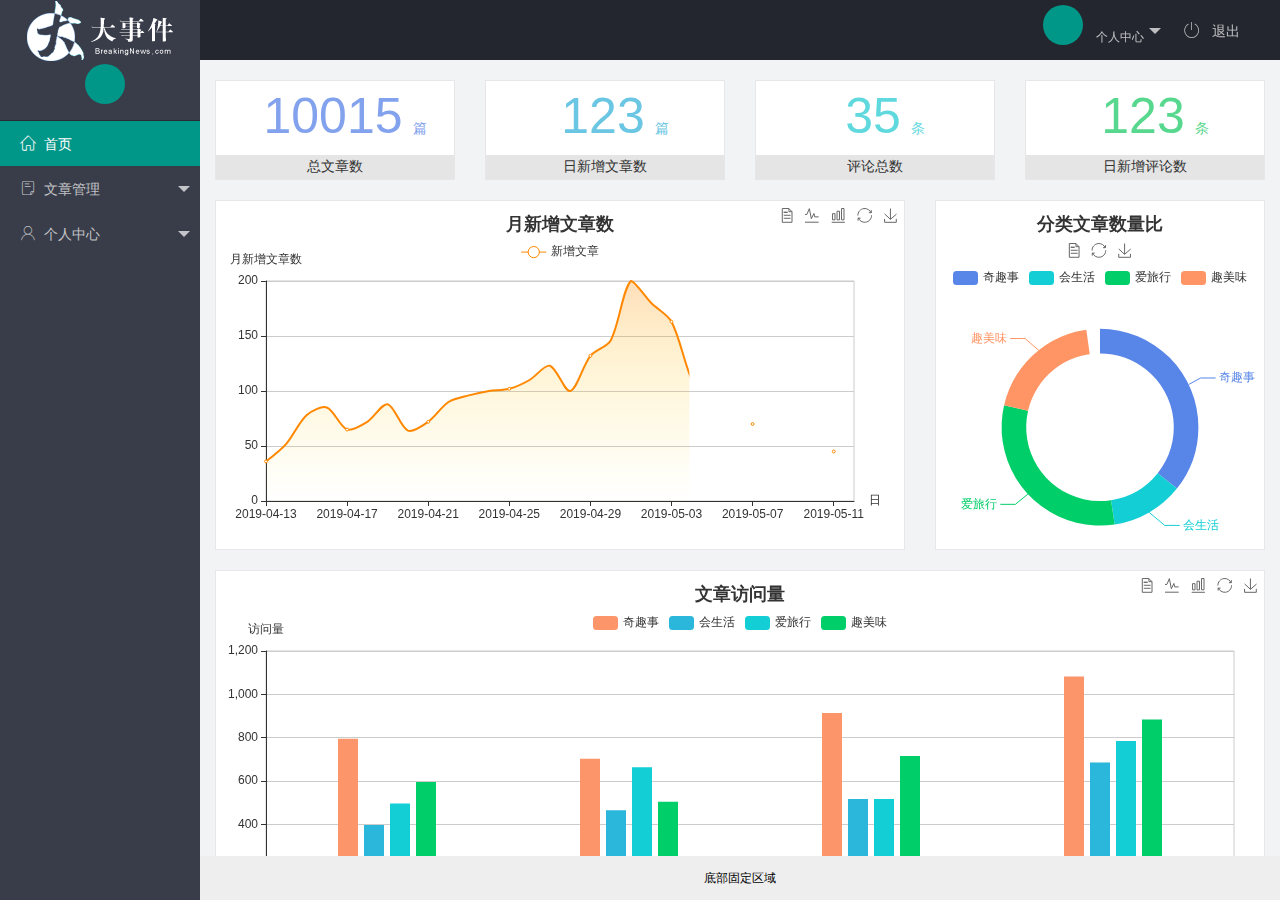
==== commit 5a7481de: "完成个人中心功能的开发" ====
--- a/index.html
+++ b/index.html
@@ -24,9 +24,9 @@
               个人中心
             </a>
             <dl class="layui-nav-child">
-              <dd><a href="">基本资料</a></dd>
-              <dd><a href="">更换头像</a></dd>
-              <dd><a href="">修改密码</a></dd>
+              <dd><a href="./user/user_info.html" target="fm">基本资料</a></dd>
+              <dd><a href="./user/user_avatar.html" target="fm">更换头像</a></dd>
+              <dd><a href="./user/user_pwd.html" target="fm">修改密码</a></dd>
             </dl>
           </li>
           <li class="layui-nav-item" lay-header-event="menuRight" lay-unselect>
@@ -63,9 +63,9 @@
               <a href="javascript:;">
                 <span class="iconfont icon-user"></span>个人中心</a>
               <dl class="layui-nav-child">
-                <dd><a href="javascript:;"><i class="layui-icon layui-icon-app"></i>基本资料</a></dd>
-                <dd><a href="javascript:;"><i class="layui-icon layui-icon-app"></i>更换头像</a></dd>
-                <dd><a href="javascript:;"><i class="layui-icon layui-icon-app"></i>重置密码</a></dd>
+                <dd><a href="./user/user_info.html" target="fm"><i class="layui-icon layui-icon-app"></i>基本资料</a></dd>
+                <dd><a href="./user/user_avatar.html" target="fm"><i class="layui-icon layui-icon-app"></i>更换头像</a></dd>
+                <dd><a href="./user/user_pwd.html"  target="fm"><i class="layui-icon layui-icon-app"></i>重置密码</a></dd>
               </dl>
             </li>
           </ul>
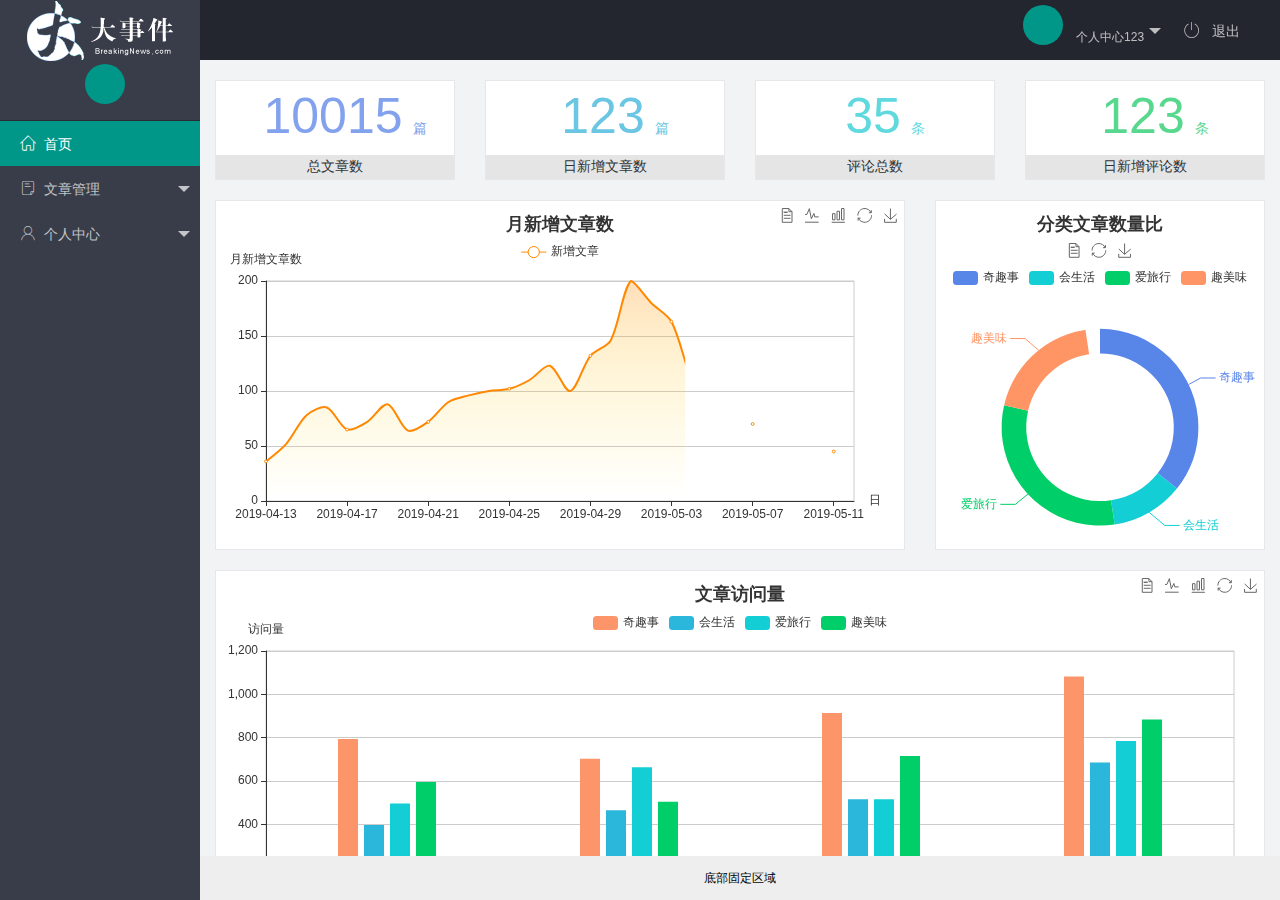
==== commit 3b1551f5: "大事件项目完结" ====
--- a/index.html
+++ b/index.html
@@ -21,7 +21,7 @@
             <a href="javascript:;" class="userinfo">
               <img src="./assets/images/sample.jpg" class="layui-nav-img">
               <span class="text_avatar"></span>
-              个人中心
+              个人中心123
             </a>
             <dl class="layui-nav-child">
               <dd><a href="./user/user_info.html" target="fm">基本资料</a></dd>
@@ -54,9 +54,9 @@
               <a class="" href="javascript:;">
                 <span class="iconfont icon-16"></span>文章管理</a>
               <dl class="layui-nav-child">
-                <dd><a href="javascript:;"><i class="layui-icon layui-icon-app"></i>文章类别</a></dd>
-                <dd><a href="javascript:;"><i class="layui-icon layui-icon-app"></i>文章列表</a></dd>
-                <dd><a href="javascript:;"><i class="layui-icon layui-icon-app"></i>发布文章</a></dd>
+                <dd><a href="./article/art_cate.html" target="fm"><i class="layui-icon layui-icon-app"></i>文章类别</a></dd>
+                <dd><a href="./article/art_list.html" target="fm"><i class="layui-icon layui-icon-app"></i>文章列表</a></dd>
+                <dd><a href="./article/art_pub.html" target="fm"><i class="layui-icon layui-icon-app"></i>发布文章</a></dd>
               </dl>
             </li>
             <li class="layui-nav-item">
